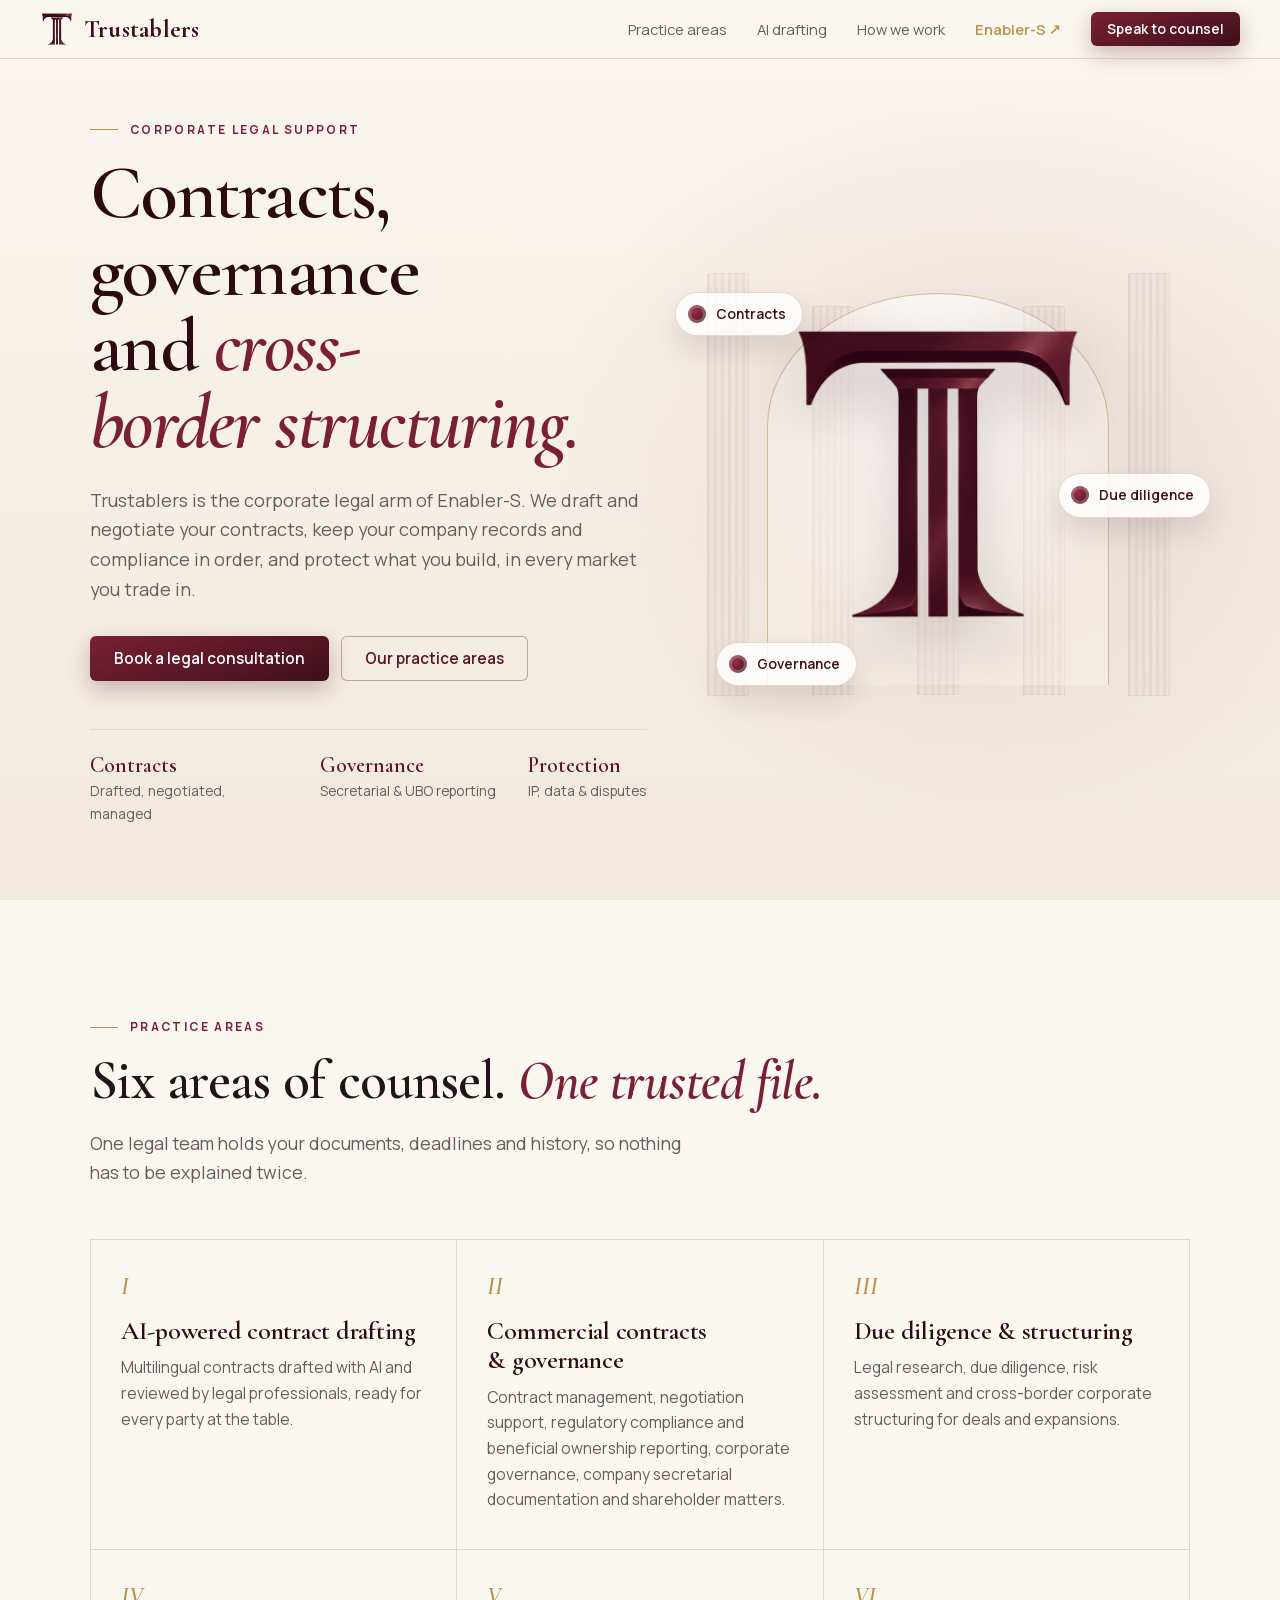
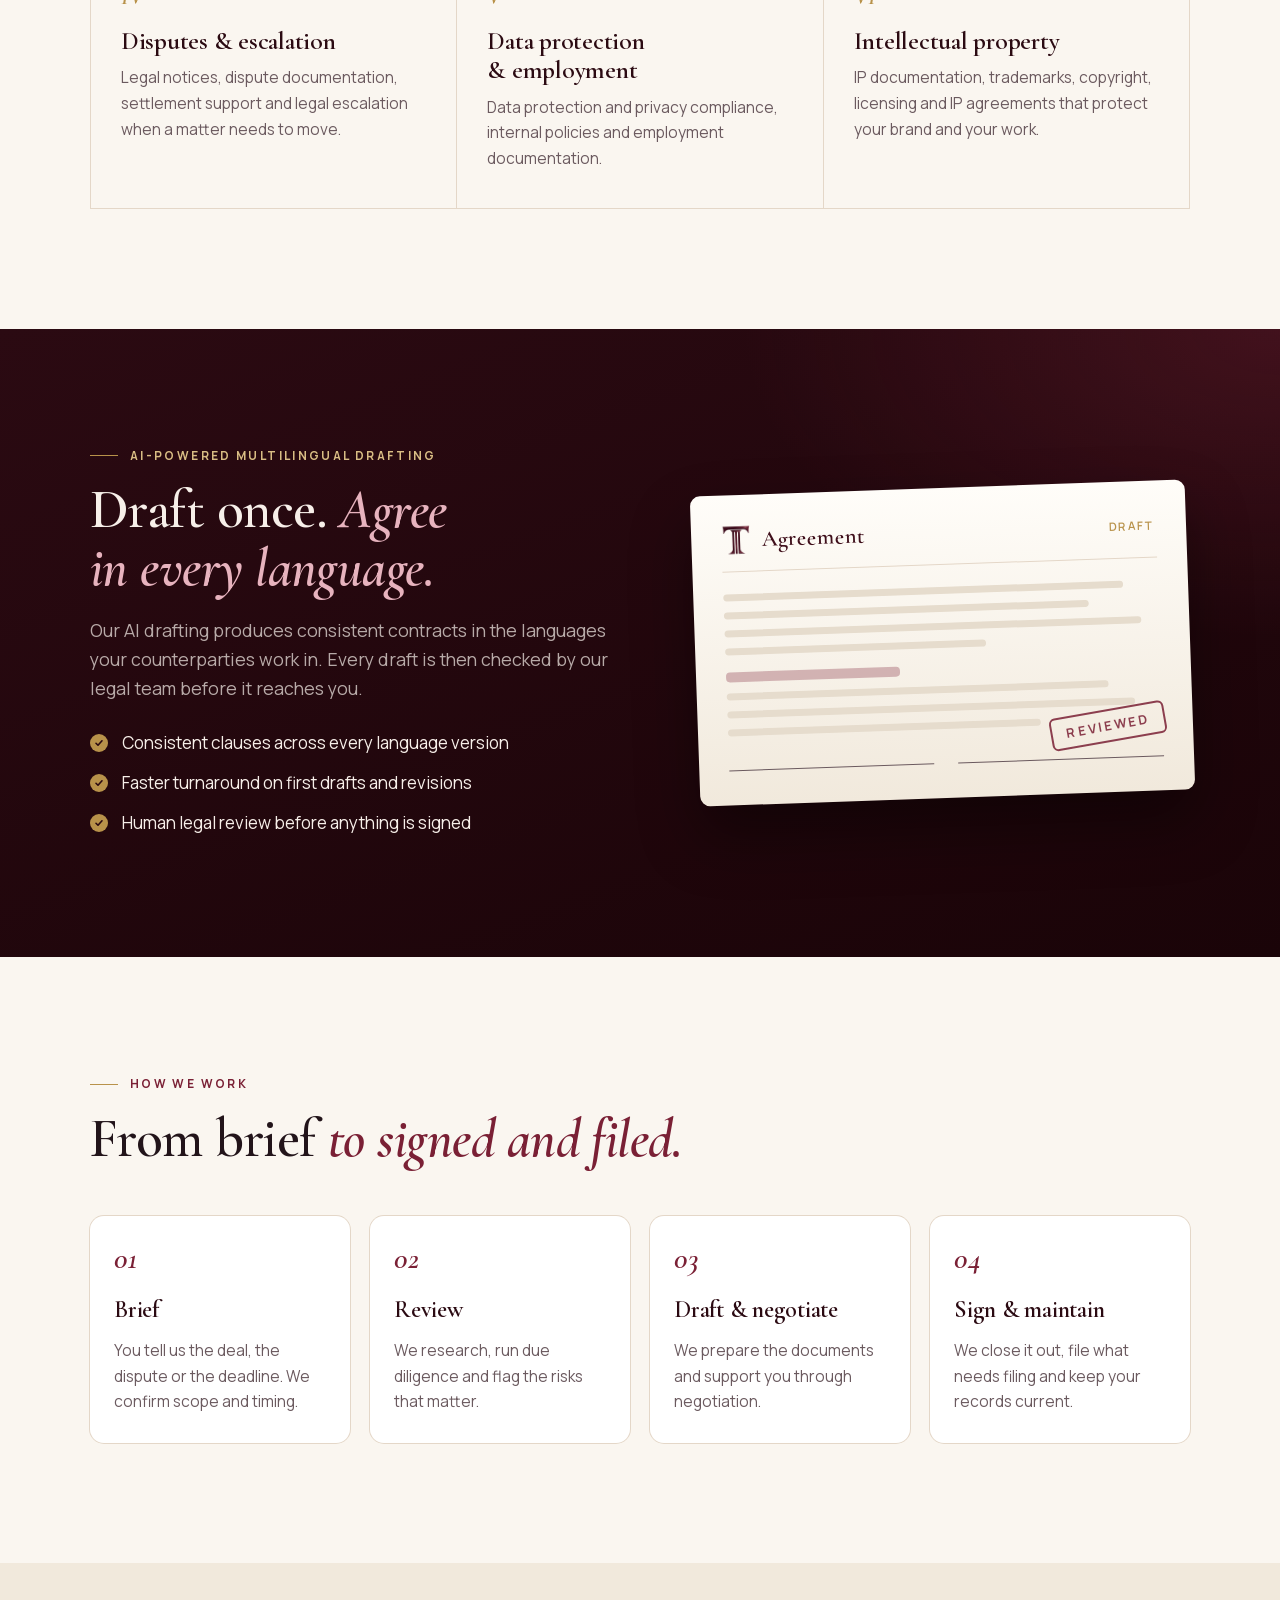
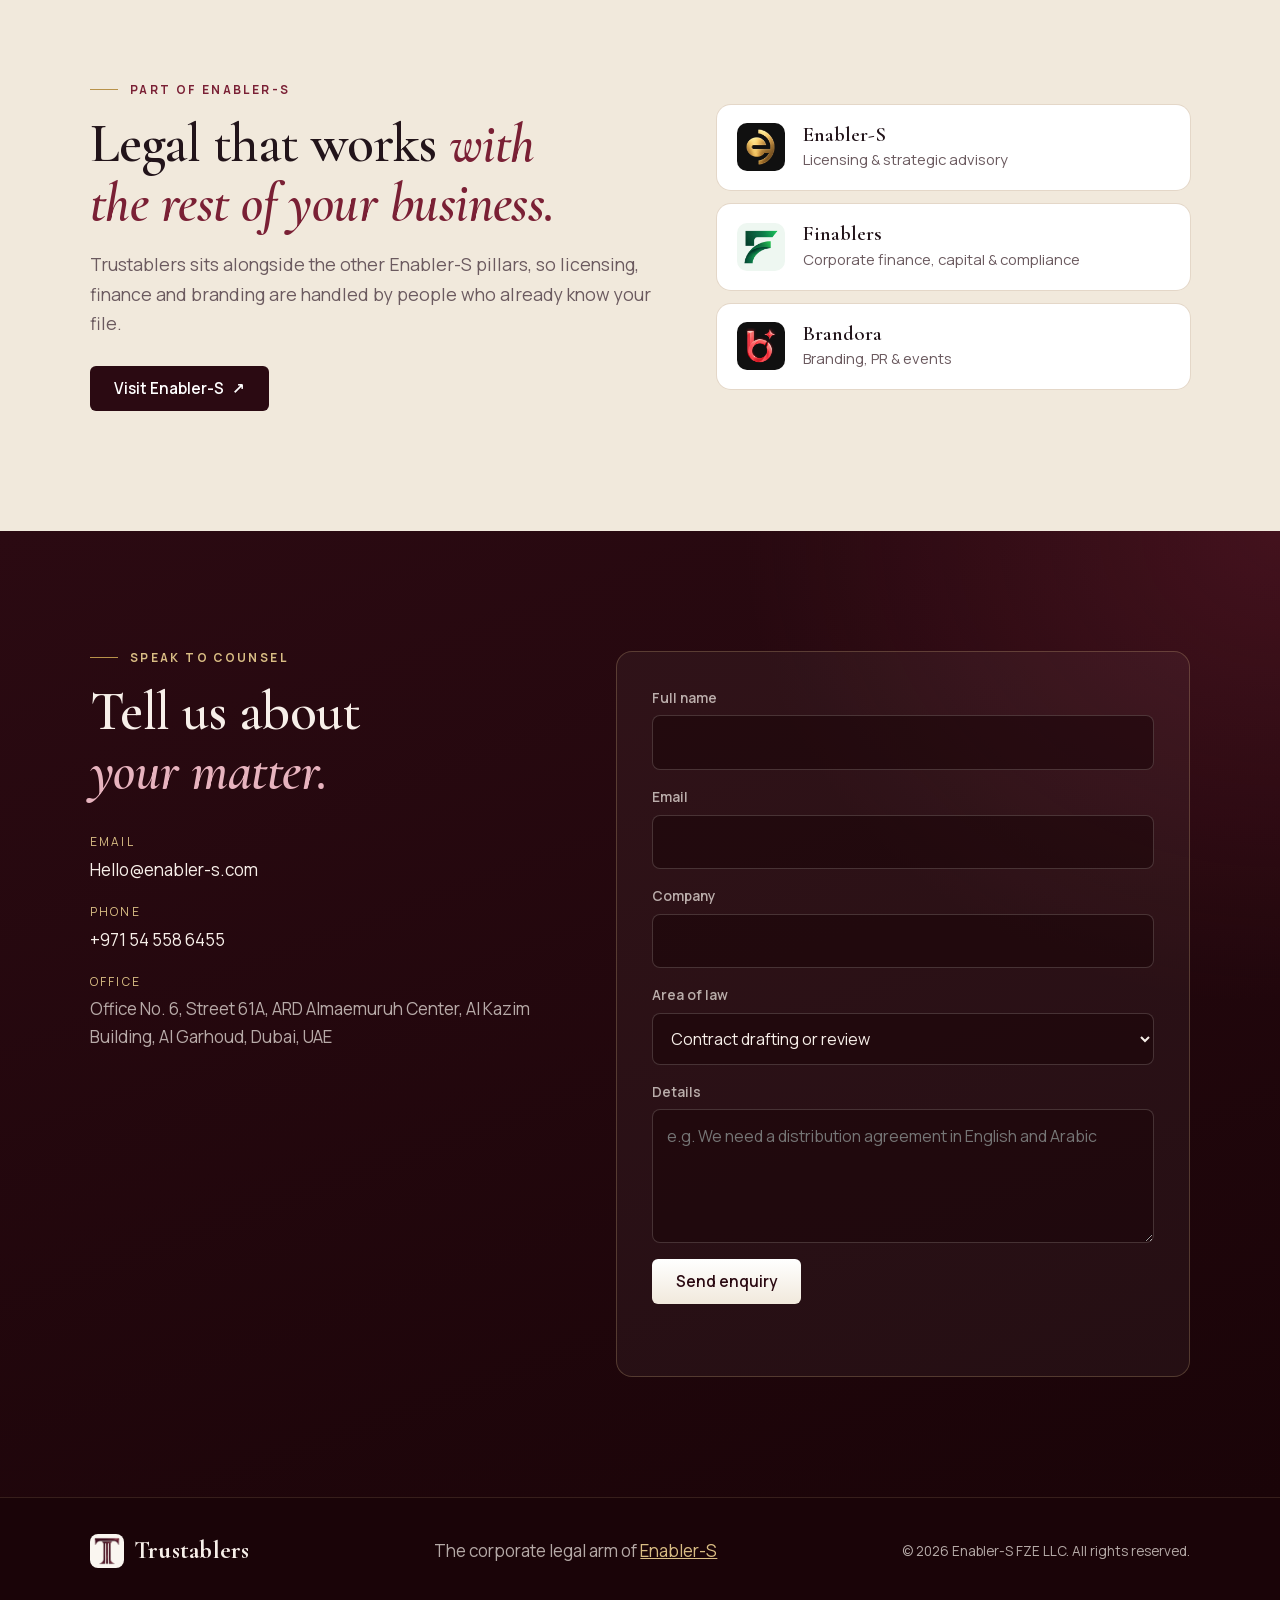
==== index.html @ 81723442 "Trustablers website: first version, split out from the Enabler-S site Self-contained static site (ow" ====
<!doctype html>
<html lang="en">
<head>
  <meta charset="utf-8">
  <meta name="viewport" content="width=device-width, initial-scale=1, viewport-fit=cover">
  <title>Trustablers | Corporate Legal Support by Enabler-S</title>
  <meta name="description" content="Trustablers is the corporate legal arm of Enabler-S: AI-powered multilingual contract drafting, governance, due diligence, disputes, data protection and IP.">
  <meta name="theme-color" content="#2b0a12">
  <link rel="icon" href="assets/trustablers-mark.png" type="image/png">
  <!-- Fonts are self-hosted (fonts/fonts.css) so the page never waits on Google -->
  <link rel="preload" href="fonts/files/manrope-normal-latin-814019.woff2" as="font" type="font/woff2" crossorigin>
  <link rel="preload" href="fonts/files/cormorant-garamond-normal-latin-e99b45.woff2" as="font" type="font/woff2" crossorigin>
  <link rel="stylesheet" href="fonts/fonts.css">
  <link rel="stylesheet" href="styles.css">
  <script src="main.js" defer></script>
</head>
<body>
  <a class="skip" href="#main">Skip to content</a>

  <header class="top" id="top">
    <a class="brand" href="#top" aria-label="Trustablers home">
      <img src="assets/trustablers-mark.png" alt="" width="256" height="256">
      <span>Trustablers</span>
    </a>
    <nav aria-label="Main">
      <button class="menu-toggle" type="button" aria-expanded="false" aria-controls="menu">Menu</button>
      <ul id="menu">
        <li><a href="#practice">Practice areas</a></li>
        <li><a href="#drafting">AI drafting</a></li>
        <li><a href="#process">How we work</a></li>
        <li><a href="../webpage1/index.html" data-link="enabler" class="parent">Enabler-S <span aria-hidden="true">↗</span></a></li>
        <li><a class="btn btn-wine btn-sm" href="#contact">Speak to counsel</a></li>
      </ul>
    </nav>
  </header>

  <main id="main">
    <!-- Hero: ivory ground with the column-T mark standing among faint fluted columns -->
    <section class="hero">
      <div class="hero-copy">
        <p class="eyebrow">Corporate Legal Support</p>
        <h1>Contracts, governance and <em>cross-border structuring.</em></h1>
        <p class="lede">Trustablers is the corporate legal arm of Enabler-S. We draft and negotiate your contracts, keep your company records and compliance in order, and protect what you build, in every market you trade in.</p>
        <div class="actions">
          <a class="btn btn-wine" href="#contact">Book a legal consultation</a>
          <a class="btn btn-outline" href="#practice">Our practice areas</a>
        </div>
        <ul class="proof">
          <li><b>Contracts</b><span>Drafted, negotiated, managed</span></li>
          <li><b>Governance</b><span>Secretarial &amp; UBO reporting</span></li>
          <li><b>Protection</b><span>IP, data &amp; disputes</span></li>
        </ul>
      </div>

      <div class="hero-art" aria-hidden="true">
        <div class="columns"><i></i><i></i><i></i><i></i><i></i></div>
        <div class="arch"></div>
        <img class="mark" src="assets/trustablers-mark-lg.png" alt="" width="640" height="640">
        <div class="seal s1"><span>Contracts</span></div>
        <div class="seal s2"><span>Due diligence</span></div>
        <div class="seal s3"><span>Governance</span></div>
      </div>
    </section>

    <!-- Practice areas: the six Trustablers services -->
    <section class="section" id="practice">
      <div class="wrap">
        <p class="eyebrow">Practice areas</p>
        <h2>Six areas of counsel. <em>One trusted file.</em></h2>
        <p class="section-lede">One legal team holds your documents, deadlines and history, so nothing has to be explained twice.</p>
        <div class="areas">
          <article class="area reveal">
            <span class="num">I</span>
            <h3>AI-powered contract drafting</h3>
            <p>Multilingual contracts drafted with AI and reviewed by legal professionals, ready for every party at the table.</p>
          </article>
          <article class="area reveal">
            <span class="num">II</span>
            <h3>Commercial contracts &amp; governance</h3>
            <p>Contract management, negotiation support, regulatory compliance and beneficial ownership reporting, corporate governance, company secretarial documentation and shareholder matters.</p>
          </article>
          <article class="area reveal">
            <span class="num">III</span>
            <h3>Due diligence &amp; structuring</h3>
            <p>Legal research, due diligence, risk assessment and cross-border corporate structuring for deals and expansions.</p>
          </article>
          <article class="area reveal">
            <span class="num">IV</span>
            <h3>Disputes &amp; escalation</h3>
            <p>Legal notices, dispute documentation, settlement support and legal escalation when a matter needs to move.</p>
          </article>
          <article class="area reveal">
            <span class="num">V</span>
            <h3>Data protection &amp; employment</h3>
            <p>Data protection and privacy compliance, internal policies and employment documentation.</p>
          </article>
          <article class="area reveal">
            <span class="num">VI</span>
            <h3>Intellectual property</h3>
            <p>IP documentation, trademarks, copyright, licensing and IP agreements that protect your brand and your work.</p>
          </article>
        </div>
      </div>
    </section>

    <!-- AI drafting feature -->
    <section class="section dark" id="drafting">
      <div class="wrap drafting">
        <div>
          <p class="eyebrow light">AI-powered multilingual drafting</p>
          <h2>Draft once. <em>Agree in every language.</em></h2>
          <p class="section-lede light">Our AI drafting produces consistent contracts in the languages your counterparties work in. Every draft is then checked by our legal team before it reaches you.</p>
          <ul class="ticks">
            <li>Consistent clauses across every language version</li>
            <li>Faster turnaround on first drafts and revisions</li>
            <li>Human legal review before anything is signed</li>
          </ul>
        </div>
        <div class="doc reveal" aria-hidden="true">
          <div class="doc-head"><img src="assets/trustablers-mark.png" alt="" width="256" height="256"><span>Agreement</span><em>Draft</em></div>
          <div class="doc-lines">
            <i style="width:92%"></i><i style="width:84%"></i><i style="width:96%"></i><i style="width:60%"></i>
            <b></b>
            <i style="width:88%"></i><i style="width:94%"></i><i style="width:72%"></i>
          </div>
          <div class="doc-sign"><span></span><span></span></div>
          <div class="stamp">Reviewed</div>
        </div>
      </div>
    </section>

    <!-- Process -->
    <section class="section" id="process">
      <div class="wrap">
        <p class="eyebrow">How we work</p>
        <h2>From brief <em>to signed and filed.</em></h2>
        <ol class="steps">
          <li class="reveal"><span class="n">01</span><h3>Brief</h3><p>You tell us the deal, the dispute or the deadline. We confirm scope and timing.</p></li>
          <li class="reveal"><span class="n">02</span><h3>Review</h3><p>We research, run due diligence and flag the risks that matter.</p></li>
          <li class="reveal"><span class="n">03</span><h3>Draft &amp; negotiate</h3><p>We prepare the documents and support you through negotiation.</p></li>
          <li class="reveal"><span class="n">04</span><h3>Sign &amp; maintain</h3><p>We close it out, file what needs filing and keep your records current.</p></li>
        </ol>
      </div>
    </section>

    <!-- Ecosystem -->
    <section class="section eco">
      <div class="wrap eco-grid">
        <div>
          <p class="eyebrow">Part of Enabler-S</p>
          <h2>Legal that works <em>with the rest of your business.</em></h2>
          <p class="section-lede">Trustablers sits alongside the other Enabler-S pillars, so licensing, finance and branding are handled by people who already know your file.</p>
          <a class="btn btn-dark" href="../webpage1/index.html" data-link="enabler">Visit Enabler-S <span aria-hidden="true">↗</span></a>
        </div>
        <ul class="eco-list">
          <li><img src="assets/logo-mark.png" alt="" width="408" height="512"><span><b>Enabler-S</b>Licensing &amp; strategic advisory</span></li>
          <li><a href="../finablers/index.html" data-link="finablers"><img src="assets/finabler-mark.png" alt="" width="256" height="256"><span><b>Finablers</b>Corporate finance, capital &amp; compliance</span></a></li>
          <li><a href="../brandora/index.html" data-link="brandora"><img src="assets/brandora-mark.png" alt="" width="256" height="256"><span><b>Brandora</b>Branding, PR &amp; events</span></a></li>
        </ul>
      </div>
    </section>

    <!-- Contact -->
    <section class="section dark contact" id="contact">
      <div class="wrap contact-grid">
        <div>
          <p class="eyebrow light">Speak to counsel</p>
          <h2>Tell us about <em>your matter.</em></h2>
          <dl>
            <div><dt>Email</dt><dd><a href="mailto:Hello@enabler-s.com">Hello@enabler-s.com</a></dd></div>
            <div><dt>Phone</dt><dd><a href="tel:+971545586455">+971 54 558 6455</a></dd></div>
            <div><dt>Office</dt><dd>Office No. 6, Street 61A, ARD Almaemuruh Center, Al Kazim Building, Al Garhoud, Dubai, UAE</dd></div>
          </dl>
        </div>
        <form class="form" id="form" novalidate>
          <div class="field"><label for="f-name">Full name</label><input id="f-name" name="name" autocomplete="name" required></div>
          <div class="field"><label for="f-email">Email</label><input id="f-email" name="email" type="email" autocomplete="email" required></div>
          <div class="field"><label for="f-company">Company</label><input id="f-company" name="company" autocomplete="organization"></div>
          <div class="field">
            <label for="f-need">Area of law</label>
            <select id="f-need" name="need">
              <option>Contract drafting or review</option>
              <option>Corporate governance &amp; company secretarial</option>
              <option>Due diligence or structuring</option>
              <option>Dispute or legal notice</option>
              <option>Data protection or employment</option>
              <option>Trademark, copyright or IP</option>
              <option>Something else</option>
            </select>
          </div>
          <div class="field"><label for="f-msg">Details</label><textarea id="f-msg" name="message" rows="4" placeholder="e.g. We need a distribution agreement in English and Arabic"></textarea></div>
          <button class="btn btn-ivory" type="submit">Send enquiry</button>
          <p class="form-status" id="form-status" role="status"></p>
        </form>
      </div>
    </section>
  </main>

  <footer class="foot">
    <div class="wrap foot-row">
      <a class="brand" href="#top"><img src="assets/trustablers-mark.png" alt="" width="256" height="256"><span>Trustablers</span></a>
      <p>The corporate legal arm of <a href="../webpage1/index.html" data-link="enabler">Enabler-S</a></p>
      <p class="fine">© <span id="year"></span> Enabler-S FZE LLC. All rights reserved.</p>
    </div>
  </footer>
</body>
</html>
---- fonts/fonts.css ----
/* trustablers: Google Fonts, self-hosted (latin + latin-ext). Source: https://fonts.googleapis.com/css2?family=Cormorant+Garamond:ital,wght@0,500;0,600;0,700;1,500;1,600&family=Manrope:wght@400;500;600;700&display=swap */

/* Cormorant Garamond italic · latin-ext */
@font-face {
  font-family: 'Cormorant Garamond';
  font-style: italic;
  font-weight: 500;
  font-display: swap;
  src: url(files/cormorant-garamond-italic-latin-ext-0365c5.woff2) format('woff2');
  unicode-range: U+0100-02BA, U+02BD-02C5, U+02C7-02CC, U+02CE-02D7, U+02DD-02FF, U+0304, U+0308, U+0329, U+1D00-1DBF, U+1E00-1E9F, U+1EF2-1EFF, U+2020, U+20A0-20AB, U+20AD-20C4, U+2113, U+2C60-2C7F, U+A720-A7FF;
}

/* Cormorant Garamond italic · latin */
@font-face {
  font-family: 'Cormorant Garamond';
  font-style: italic;
  font-weight: 500;
  font-display: swap;
  src: url(files/cormorant-garamond-italic-latin-fe99e3.woff2) format('woff2');
  unicode-range: U+0000-00FF, U+0131, U+0152-0153, U+02BB-02BC, U+02C6, U+02DA, U+02DC, U+0304, U+0308, U+0329, U+2000-206F, U+20AC, U+2122, U+2191, U+2193, U+2212, U+2215, U+FEFF, U+FFFD;
}

/* Cormorant Garamond italic · latin-ext */
@font-face {
  font-family: 'Cormorant Garamond';
  font-style: italic;
  font-weight: 600;
  font-display: swap;
  src: url(files/cormorant-garamond-italic-latin-ext-0365c5.woff2) format('woff2');
  unicode-range: U+0100-02BA, U+02BD-02C5, U+02C7-02CC, U+02CE-02D7, U+02DD-02FF, U+0304, U+0308, U+0329, U+1D00-1DBF, U+1E00-1E9F, U+1EF2-1EFF, U+2020, U+20A0-20AB, U+20AD-20C4, U+2113, U+2C60-2C7F, U+A720-A7FF;
}

/* Cormorant Garamond italic · latin */
@font-face {
  font-family: 'Cormorant Garamond';
  font-style: italic;
  font-weight: 600;
  font-display: swap;
  src: url(files/cormorant-garamond-italic-latin-fe99e3.woff2) format('woff2');
  unicode-range: U+0000-00FF, U+0131, U+0152-0153, U+02BB-02BC, U+02C6, U+02DA, U+02DC, U+0304, U+0308, U+0329, U+2000-206F, U+20AC, U+2122, U+2191, U+2193, U+2212, U+2215, U+FEFF, U+FFFD;
}

/* Cormorant Garamond normal · latin-ext */
@font-face {
  font-family: 'Cormorant Garamond';
  font-style: normal;
  font-weight: 500;
  font-display: swap;
  src: url(files/cormorant-garamond-normal-latin-ext-211149.woff2) format('woff2');
  unicode-range: U+0100-02BA, U+02BD-02C5, U+02C7-02CC, U+02CE-02D7, U+02DD-02FF, U+0304, U+0308, U+0329, U+1D00-1DBF, U+1E00-1E9F, U+1EF2-1EFF, U+2020, U+20A0-20AB, U+20AD-20C4, U+2113, U+2C60-2C7F, U+A720-A7FF;
}

/* Cormorant Garamond normal · latin */
@font-face {
  font-family: 'Cormorant Garamond';
  font-style: normal;
  font-weight: 500;
  font-display: swap;
  src: url(files/cormorant-garamond-normal-latin-e99b45.woff2) format('woff2');
  unicode-range: U+0000-00FF, U+0131, U+0152-0153, U+02BB-02BC, U+02C6, U+02DA, U+02DC, U+0304, U+0308, U+0329, U+2000-206F, U+20AC, U+2122, U+2191, U+2193, U+2212, U+2215, U+FEFF, U+FFFD;
}

/* Cormorant Garamond normal · latin-ext */
@font-face {
  font-family: 'Cormorant Garamond';
  font-style: normal;
  font-weight: 600;
  font-display: swap;
  src: url(files/cormorant-garamond-normal-latin-ext-211149.woff2) format('woff2');
  unicode-range: U+0100-02BA, U+02BD-02C5, U+02C7-02CC, U+02CE-02D7, U+02DD-02FF, U+0304, U+0308, U+0329, U+1D00-1DBF, U+1E00-1E9F, U+1EF2-1EFF, U+2020, U+20A0-20AB, U+20AD-20C4, U+2113, U+2C60-2C7F, U+A720-A7FF;
}

/* Cormorant Garamond normal · latin */
@font-face {
  font-family: 'Cormorant Garamond';
  font-style: normal;
  font-weight: 600;
  font-display: swap;
  src: url(files/cormorant-garamond-normal-latin-e99b45.woff2) format('woff2');
  unicode-range: U+0000-00FF, U+0131, U+0152-0153, U+02BB-02BC, U+02C6, U+02DA, U+02DC, U+0304, U+0308, U+0329, U+2000-206F, U+20AC, U+2122, U+2191, U+2193, U+2212, U+2215, U+FEFF, U+FFFD;
}

/* Cormorant Garamond normal · latin-ext */
@font-face {
  font-family: 'Cormorant Garamond';
  font-style: normal;
  font-weight: 700;
  font-display: swap;
  src: url(files/cormorant-garamond-normal-latin-ext-211149.woff2) format('woff2');
  unicode-range: U+0100-02BA, U+02BD-02C5, U+02C7-02CC, U+02CE-02D7, U+02DD-02FF, U+0304, U+0308, U+0329, U+1D00-1DBF, U+1E00-1E9F, U+1EF2-1EFF, U+2020, U+20A0-20AB, U+20AD-20C4, U+2113, U+2C60-2C7F, U+A720-A7FF;
}

/* Cormorant Garamond normal · latin */
@font-face {
  font-family: 'Cormorant Garamond';
  font-style: normal;
  font-weight: 700;
  font-display: swap;
  src: url(files/cormorant-garamond-normal-latin-e99b45.woff2) format('woff2');
  unicode-range: U+0000-00FF, U+0131, U+0152-0153, U+02BB-02BC, U+02C6, U+02DA, U+02DC, U+0304, U+0308, U+0329, U+2000-206F, U+20AC, U+2122, U+2191, U+2193, U+2212, U+2215, U+FEFF, U+FFFD;
}

/* Manrope normal · latin-ext */
@font-face {
  font-family: 'Manrope';
  font-style: normal;
  font-weight: 400;
  font-display: swap;
  src: url(files/manrope-normal-latin-ext-76dcfc.woff2) format('woff2');
  unicode-range: U+0100-02BA, U+02BD-02C5, U+02C7-02CC, U+02CE-02D7, U+02DD-02FF, U+0304, U+0308, U+0329, U+1D00-1DBF, U+1E00-1E9F, U+1EF2-1EFF, U+2020, U+20A0-20AB, U+20AD-20C4, U+2113, U+2C60-2C7F, U+A720-A7FF;
}

/* Manrope normal · latin */
@font-face {
  font-family: 'Manrope';
  font-style: normal;
  font-weight: 400;
  font-display: swap;
  src: url(files/manrope-normal-latin-814019.woff2) format('woff2');
  unicode-range: U+0000-00FF, U+0131, U+0152-0153, U+02BB-02BC, U+02C6, U+02DA, U+02DC, U+0304, U+0308, U+0329, U+2000-206F, U+20AC, U+2122, U+2191, U+2193, U+2212, U+2215, U+FEFF, U+FFFD;
}

/* Manrope normal · latin-ext */
@font-face {
  font-family: 'Manrope';
  font-style: normal;
  font-weight: 500;
  font-display: swap;
  src: url(files/manrope-normal-latin-ext-76dcfc.woff2) format('woff2');
  unicode-range: U+0100-02BA, U+02BD-02C5, U+02C7-02CC, U+02CE-02D7, U+02DD-02FF, U+0304, U+0308, U+0329, U+1D00-1DBF, U+1E00-1E9F, U+1EF2-1EFF, U+2020, U+20A0-20AB, U+20AD-20C4, U+2113, U+2C60-2C7F, U+A720-A7FF;
}

/* Manrope normal · latin */
@font-face {
  font-family: 'Manrope';
  font-style: normal;
  font-weight: 500;
  font-display: swap;
  src: url(files/manrope-normal-latin-814019.woff2) format('woff2');
  unicode-range: U+0000-00FF, U+0131, U+0152-0153, U+02BB-02BC, U+02C6, U+02DA, U+02DC, U+0304, U+0308, U+0329, U+2000-206F, U+20AC, U+2122, U+2191, U+2193, U+2212, U+2215, U+FEFF, U+FFFD;
}

/* Manrope normal · latin-ext */
@font-face {
  font-family: 'Manrope';
  font-style: normal;
  font-weight: 600;
  font-display: swap;
  src: url(files/manrope-normal-latin-ext-76dcfc.woff2) format('woff2');
  unicode-range: U+0100-02BA, U+02BD-02C5, U+02C7-02CC, U+02CE-02D7, U+02DD-02FF, U+0304, U+0308, U+0329, U+1D00-1DBF, U+1E00-1E9F, U+1EF2-1EFF, U+2020, U+20A0-20AB, U+20AD-20C4, U+2113, U+2C60-2C7F, U+A720-A7FF;
}

/* Manrope normal · latin */
@font-face {
  font-family: 'Manrope';
  font-style: normal;
  font-weight: 600;
  font-display: swap;
  src: url(files/manrope-normal-latin-814019.woff2) format('woff2');
  unicode-range: U+0000-00FF, U+0131, U+0152-0153, U+02BB-02BC, U+02C6, U+02DA, U+02DC, U+0304, U+0308, U+0329, U+2000-206F, U+20AC, U+2122, U+2191, U+2193, U+2212, U+2215, U+FEFF, U+FFFD;
}

/* Manrope normal · latin-ext */
@font-face {
  font-family: 'Manrope';
  font-style: normal;
  font-weight: 700;
  font-display: swap;
  src: url(files/manrope-normal-latin-ext-76dcfc.woff2) format('woff2');
  unicode-range: U+0100-02BA, U+02BD-02C5, U+02C7-02CC, U+02CE-02D7, U+02DD-02FF, U+0304, U+0308, U+0329, U+1D00-1DBF, U+1E00-1E9F, U+1EF2-1EFF, U+2020, U+20A0-20AB, U+20AD-20C4, U+2113, U+2C60-2C7F, U+A720-A7FF;
}

/* Manrope normal · latin */
@font-face {
  font-family: 'Manrope';
  font-style: normal;
  font-weight: 700;
  font-display: swap;
  src: url(files/manrope-normal-latin-814019.woff2) format('woff2');
  unicode-range: U+0000-00FF, U+0131, U+0152-0153, U+02BB-02BC, U+02C6, U+02DA, U+02DC, U+0304, U+0308, U+0329, U+2000-206F, U+20AC, U+2122, U+2191, U+2193, U+2212, U+2215, U+FEFF, U+FFFD;
}
---- styles.css ----
/* Trustablers: corporate legal arm of Enabler-S.
   Palette from the column-T logo: deep wine and burgundy on ivory and parchment,
   with a fine gold rule for the classical, law-library feel. */
:root {
  --wine-950: #1a0408;
  --wine-900: #2b0a12;
  --wine-800: #3f0f1b;
  --wine-700: #5a1526;
  --wine-600: #7a2035;
  --wine-500: #9b2f48;
  --rose-300: #e7b3be;
  --ivory: #faf6f0;
  --parchment: #f1e9dc;
  --ink: #22141a;
  --muted: #6b5a5f;
  --line: #e4d7c8;
  --gold: #b8924a;
  --gold-soft: #d9bd84;
  --on-dark: #f7efe9;
  --on-dark-muted: rgba(247, 239, 233, 0.7);

  --display: "Cormorant Garamond", "Iowan Old Style", Georgia, serif;
  --body: "Manrope", "Segoe UI", system-ui, sans-serif;
  --gutter: clamp(16px, 4vw, 40px);
  --radius: 14px;
}

*, *::before, *::after { box-sizing: border-box; }
html { scroll-behavior: smooth; -webkit-text-size-adjust: 100%; }
@media (prefers-reduced-motion: reduce) { html { scroll-behavior: auto; } }
body { margin: 0; overflow-x: hidden; background: var(--ivory); color: var(--ink); font: 400 1.0625rem/1.65 var(--body); }
img, svg { display: block; max-width: 100%; }
a { color: inherit; }
h1, h2, h3, p { margin: 0; }
ul, ol { margin: 0; padding: 0; list-style: none; }
h1, h2, h3 { font-family: var(--display); font-weight: 600; letter-spacing: -0.01em; text-wrap: balance; }
h2 { font-size: clamp(2.2rem, 4.4vw, 3.4rem); line-height: 1.08; }
h1 em, h2 em { font-style: italic; color: var(--wine-600); }
:focus-visible { outline: 2px solid var(--wine-500); outline-offset: 3px; border-radius: 6px; }

.skip { position: absolute; left: -999px; top: 8px; z-index: 100; background: var(--wine-700); color: #fff; padding: 8px 14px; border-radius: 6px; }
.skip:focus { left: 8px; }
.wrap { max-width: 1180px; margin: 0 auto; padding-inline: var(--gutter); }

.eyebrow { display: flex; align-items: center; gap: 12px; font: 700 0.74rem/1.2 var(--body); letter-spacing: 0.2em; text-transform: uppercase; color: var(--wine-600); margin-bottom: 18px; }
.eyebrow::before { content: ""; width: 28px; height: 1px; background: var(--gold); }
.eyebrow.light { color: var(--gold-soft); }
.section-lede { max-width: 620px; margin-top: 18px; color: var(--muted); font-size: 1.1rem; }
.section-lede.light { color: var(--on-dark-muted); }

/* ---------- buttons ---------- */
.btn { display: inline-flex; align-items: center; justify-content: center; gap: 8px; border: 0; cursor: pointer; text-decoration: none;
  font: 600 0.95rem/1 var(--body); padding: 15px 24px; border-radius: 6px; transition: transform .2s, box-shadow .2s, background .2s; }
.btn:hover { transform: translateY(-1px); }
.btn-wine { color: #fff; background: linear-gradient(160deg, var(--wine-600), var(--wine-800)); box-shadow: 0 8px 22px rgba(90, 21, 38, 0.28); }
.btn-wine:hover { box-shadow: 0 10px 28px rgba(90, 21, 38, 0.4); }
.btn-outline { color: var(--wine-700); box-shadow: inset 0 0 0 1px rgba(90, 21, 38, 0.35); background: transparent; }
.btn-outline:hover { background: rgba(122, 32, 53, 0.06); }
.btn-dark { color: #fff; background: var(--wine-900); }
.btn-dark:hover { background: var(--wine-700); }
.btn-ivory { color: var(--wine-900); background: linear-gradient(180deg, #fff, var(--parchment)); }
.btn-sm { padding: 10px 16px; font-size: 0.86rem; }

/* ---------- header ---------- */
.top { position: fixed; inset: 0 0 auto; z-index: 50; display: flex; align-items: center; justify-content: space-between;
  padding: calc(env(safe-area-inset-top, 0px) + 12px) var(--gutter) 12px;
  background: rgba(250, 246, 240, 0.88); backdrop-filter: blur(12px); -webkit-backdrop-filter: blur(12px);
  border-bottom: 1px solid var(--line); }
.brand { display: flex; align-items: center; gap: 10px; text-decoration: none; }
.brand img { width: 34px; height: 34px; }
.brand span { font: 700 1.55rem/1 var(--display); color: var(--wine-800); letter-spacing: 0.01em; }
.top ul { display: flex; align-items: center; gap: clamp(14px, 2.4vw, 30px); font-size: 0.92rem; }
.top ul a:not(.btn) { text-decoration: none; color: var(--muted); }
.top ul a:not(.btn):hover { color: var(--wine-700); }
.top .parent { color: var(--gold) !important; font-weight: 600; }
.menu-toggle { display: none; }
@media (max-width: 860px) {
  .menu-toggle { display: inline-flex; border: 0; border-radius: 6px; padding: 9px 16px; font: 600 0.88rem var(--body);
    color: var(--wine-800); background: transparent; box-shadow: inset 0 0 0 1px var(--line); cursor: pointer; }
  .top ul { position: absolute; top: 100%; left: 0; right: 0; flex-direction: column; align-items: stretch; gap: 0;
    padding: 8px var(--gutter) 20px; background: var(--ivory); border-bottom: 1px solid var(--line); display: none; }
  .top ul.open { display: flex; }
  .top ul li a:not(.btn) { display: block; padding: 14px 0; border-bottom: 1px solid var(--line); }
  .top ul .btn { margin-top: 14px; width: 100%; }
}

/* ---------- hero ---------- */
.hero { position: relative; display: grid; grid-template-columns: 1.05fr 0.95fr; align-items: center; gap: 40px; min-height: 100svh;
  padding: 120px max(var(--gutter), calc((100vw - 1180px) / 2 + var(--gutter))) 72px; overflow: hidden;
  background:
    radial-gradient(ellipse 50% 60% at 78% 50%, rgba(122, 32, 53, 0.10), transparent 70%),
    linear-gradient(180deg, var(--ivory), var(--parchment)); }
.hero h1 { font-size: clamp(2.9rem, 6vw, 5rem); line-height: 1.0; letter-spacing: -0.02em; color: var(--wine-900); }
.lede { margin-top: 24px; max-width: 560px; font-size: 1.12rem; color: var(--muted); }
.actions { display: flex; flex-wrap: wrap; gap: 12px; margin-top: 32px; }
.proof { display: grid; grid-template-columns: repeat(3, auto); justify-content: start; gap: 32px; margin-top: 48px; padding-top: 24px; border-top: 1px solid var(--line); }
.proof li { display: flex; flex-direction: column; gap: 2px; }
.proof b { font: 600 1.35rem/1.1 var(--display); color: var(--wine-700); }
.proof span { font-size: 0.86rem; color: var(--muted); }

.hero-art { position: relative; aspect-ratio: 1; width: 100%; max-width: 540px; justify-self: center; display: grid; place-items: center; }
/* faint fluted colonnade behind the mark */
.columns { position: absolute; inset: 10% 4% 6%; display: flex; justify-content: space-between; }
.columns i { width: 9%; border-radius: 3px 3px 0 0;
  background: repeating-linear-gradient(90deg, rgba(122, 32, 53, 0.07) 0 3px, rgba(122, 32, 53, 0.02) 3px 7px);
  box-shadow: inset 0 0 0 1px rgba(122, 32, 53, 0.06); transform-origin: bottom; animation: rise 1.4s cubic-bezier(.2, .8, .2, 1) both; }
.columns i:nth-child(2) { animation-delay: .1s; height: 92%; align-self: flex-end; }
.columns i:nth-child(3) { animation-delay: .2s; height: 84%; align-self: flex-end; }
.columns i:nth-child(4) { animation-delay: .3s; height: 92%; align-self: flex-end; }
.columns i:nth-child(5) { animation-delay: .4s; }
@keyframes rise { from { transform: scaleY(0); opacity: 0; } }
.arch { position: absolute; inset: 14% 16% 8%; border-radius: 50% 50% 0 0 / 34% 34% 0 0; border: 1px solid rgba(184, 146, 74, 0.55); border-bottom: 0;
  background: radial-gradient(ellipse at 50% 30%, rgba(255, 255, 255, 0.9), rgba(250, 246, 240, 0.4) 70%); }
.mark { position: relative; width: 62%; height: auto; filter: drop-shadow(0 24px 30px rgba(43, 10, 18, 0.25)); animation: settle 1.2s .3s cubic-bezier(.2, .8, .2, 1) both; }
@keyframes settle { from { opacity: 0; transform: translateY(18px); } }
.seal { position: absolute; display: flex; align-items: center; gap: 10px; padding: 10px 16px 10px 12px; border-radius: 999px;
  font-size: 0.86rem; font-weight: 600; color: var(--wine-800); background: rgba(255, 255, 255, 0.85);
  box-shadow: 0 0 0 1px var(--line), 0 14px 30px rgba(43, 10, 18, 0.12); animation: float 6s ease-in-out infinite; }
.seal::before { content: ""; width: 18px; height: 18px; border-radius: 50%; background: radial-gradient(circle at 35% 35%, var(--wine-500), var(--wine-800)); box-shadow: inset 0 0 0 3px rgba(255, 255, 255, 0.25); }
.s1 { top: 14%; left: -2%; animation-delay: -1s; }
.s2 { top: 50%; right: -4%; animation-delay: -3s; }
.s3 { bottom: 8%; left: 6%; animation-delay: -4.5s; }
@keyframes float { 50% { transform: translateY(-10px); } }
@media (prefers-reduced-motion: reduce) { .columns i, .mark, .seal { animation: none; } }
@media (max-width: 900px) {
  .hero { grid-template-columns: 1fr; padding-top: 100px; }
  .hero-art { max-width: 400px; order: -1; }
}
@media (max-width: 520px) {
  .proof { grid-template-columns: 1fr; gap: 12px; }
  .seal { font-size: 0.76rem; padding: 8px 12px 8px 10px; }
}

/* ---------- sections ---------- */
.section { padding: clamp(72px, 10vw, 120px) 0; }
.dark { color: var(--on-dark); background:
  radial-gradient(ellipse 60% 70% at 100% 0%, rgba(155, 47, 72, 0.25), transparent 70%),
  linear-gradient(160deg, var(--wine-900), var(--wine-950)); }
.dark h2 em { color: var(--rose-300); }

.areas { display: grid; grid-template-columns: repeat(3, 1fr); gap: 0; margin-top: 52px; border-top: 1px solid var(--line); border-left: 1px solid var(--line); }
.area { position: relative; padding: 34px 30px 36px; border-right: 1px solid var(--line); border-bottom: 1px solid var(--line); background: var(--ivory); transition: background .3s; }
.area::after { content: ""; position: absolute; left: 30px; right: 30px; bottom: -1px; height: 2px; background: var(--wine-600); transform: scaleX(0); transform-origin: left; transition: transform .4s; }
.area:hover { background: #fff; }
.area:hover::after { transform: scaleX(1); }
.area .num { font: italic 600 1.5rem/1 var(--display); color: var(--gold); }
.area h3 { margin-top: 14px; font-size: 1.6rem; line-height: 1.15; color: var(--wine-900); }
.area p { margin-top: 10px; color: var(--muted); font-size: 0.97rem; }
@media (max-width: 960px) { .areas { grid-template-columns: repeat(2, 1fr); } }
@media (max-width: 600px) { .areas { grid-template-columns: 1fr; } }

.drafting { display: grid; grid-template-columns: 1fr 0.9fr; gap: 56px; align-items: center; }
.ticks { margin-top: 26px; display: grid; gap: 12px; }
.ticks li { position: relative; padding-left: 32px; color: var(--on-dark); }
.ticks li::before { content: ""; position: absolute; left: 0; top: 0.3em; width: 18px; height: 18px; border-radius: 50%;
  background: var(--gold) url("data:image/svg+xml,%3Csvg xmlns='http://www.w3.org/2000/svg' viewBox='0 0 24 24' fill='none' stroke='%232b0a12' stroke-width='3.2' stroke-linecap='round' stroke-linejoin='round'%3E%3Cpath d='M6 12.5l4 4 8-9'/%3E%3C/svg%3E") center / 12px no-repeat; }
.doc { position: relative; padding: 30px 30px 34px; border-radius: 10px; color: var(--ink);
  background: linear-gradient(180deg, #fffdf9, var(--parchment)); box-shadow: 0 30px 60px rgba(0, 0, 0, 0.4); transform: rotate(-2deg); }
.doc-head { display: flex; align-items: center; gap: 10px; padding-bottom: 16px; border-bottom: 1px solid var(--line); }
.doc-head img { width: 30px; height: 30px; }
.doc-head span { font: 600 1.4rem/1 var(--display); color: var(--wine-800); }
.doc-head em { margin-left: auto; font: 600 0.72rem/1 var(--body); font-style: normal; letter-spacing: 0.14em; text-transform: uppercase; color: var(--gold); }
.doc-lines { display: grid; gap: 11px; margin-top: 22px; }
.doc-lines i { display: block; height: 7px; border-radius: 4px; background: #e6dccd; }
.doc-lines b { display: block; height: 10px; margin-top: 6px; width: 40%; border-radius: 4px; background: rgba(122, 32, 53, 0.3); }
.doc-sign { display: flex; gap: 24px; margin-top: 34px; }
.doc-sign span { flex: 1; height: 1px; background: var(--muted); position: relative; }
.stamp { position: absolute; right: 26px; bottom: 50px; padding: 8px 14px; border: 2px solid var(--wine-600); border-radius: 6px;
  font: 700 0.8rem/1 var(--body); letter-spacing: 0.18em; text-transform: uppercase; color: var(--wine-600); transform: rotate(-8deg); opacity: 0.85; }
@media (max-width: 900px) { .drafting { grid-template-columns: 1fr; } .doc { max-width: 460px; } }

.steps { display: grid; grid-template-columns: repeat(4, 1fr); gap: 20px; margin-top: 48px; }
.steps li { padding: 28px 24px; border-radius: var(--radius); background: #fff; box-shadow: 0 0 0 1px var(--line); }
.steps .n { font: italic 600 1.9rem/1 var(--display); color: var(--wine-600); }
.steps h3 { margin-top: 14px; font-size: 1.5rem; color: var(--wine-900); }
.steps p { margin-top: 8px; color: var(--muted); font-size: 0.97rem; }
@media (max-width: 960px) { .steps { grid-template-columns: repeat(2, 1fr); } }
@media (max-width: 520px) { .steps { grid-template-columns: 1fr; } }

.eco { background: var(--parchment); }
.eco-grid { display: grid; grid-template-columns: 1.1fr 0.9fr; gap: 48px; align-items: center; }
.eco .btn { margin-top: 28px; }
.eco-list { display: grid; gap: 14px; }
.eco-list li, .eco-list li > a { display: flex; align-items: center; gap: 18px; }
.eco-list li { padding: 18px 20px; border-radius: var(--radius); background: #fff; box-shadow: 0 0 0 1px var(--line); }
.eco-list li > a { text-decoration: none; flex: 1; }
.eco-list li:has(a):hover { box-shadow: 0 0 0 1px var(--wine-500); }
.eco-list img { width: 48px; height: 48px; object-fit: contain; padding: 6px; border-radius: 10px; background: #101010; }
.eco-list li:nth-child(2) img { background: #eef7f1; }
.eco-list span { display: flex; flex-direction: column; color: var(--muted); font-size: 0.93rem; }
.eco-list b { font: 600 1.3rem/1.2 var(--display); color: var(--ink); }
@media (max-width: 860px) { .eco-grid { grid-template-columns: 1fr; } }

.contact-grid { display: grid; grid-template-columns: 0.9fr 1.1fr; gap: 56px; align-items: start; }
.contact dl { margin: 32px 0 0; display: grid; gap: 18px; }
.contact dt { font-size: 0.74rem; letter-spacing: 0.18em; text-transform: uppercase; color: var(--gold-soft); }
.contact dd { margin: 4px 0 0; color: var(--on-dark-muted); }
.contact dd a { color: var(--on-dark); text-decoration: none; }
.form { display: grid; gap: 16px; padding: clamp(22px, 4vw, 36px); border-radius: 16px; background: rgba(255, 255, 255, 0.04);
  box-shadow: inset 0 0 0 1px rgba(217, 189, 132, 0.25); }
.field { display: grid; gap: 6px; }
.field label { font-size: 0.86rem; font-weight: 600; color: var(--on-dark-muted); }
.field input, .field select, .field textarea { width: 100%; padding: 13px 14px; border-radius: 8px; border: 1px solid rgba(247, 239, 233, 0.18);
  background: rgba(26, 4, 8, 0.55); color: var(--on-dark); font: inherit; font-size: 1rem; }
.field select option { color: var(--ink); }
.field input:focus, .field select:focus, .field textarea:focus { outline: none; border-color: var(--gold-soft); box-shadow: 0 0 0 3px rgba(217, 189, 132, 0.2); }
.form .btn { justify-self: start; }
.form-status { min-height: 1.4em; font-size: 0.92rem; color: var(--gold-soft); }
@media (max-width: 860px) { .contact-grid { grid-template-columns: 1fr; } }

.foot { padding: 36px 0 calc(env(safe-area-inset-bottom, 0px) + 36px); background: var(--wine-950); color: var(--on-dark-muted); border-top: 1px solid rgba(217, 189, 132, 0.15); }
.foot-row { display: flex; flex-wrap: wrap; align-items: center; justify-content: space-between; gap: 16px; }
.foot .brand span { color: var(--on-dark); }
.foot .brand img { background: var(--ivory); border-radius: 8px; padding: 3px; }
.foot a { color: var(--gold-soft); }
.fine { font-size: 0.85rem; }

/* reveal on scroll (only when JS has run) */
.js .reveal { opacity: 0; transform: translateY(16px); transition: opacity .7s, transform .7s cubic-bezier(.2, .8, .2, 1); }
.js .reveal.in { opacity: 1; transform: none; }
.js .doc.reveal.in { transform: rotate(-2deg); }
@media (prefers-reduced-motion: reduce) { .js .reveal { opacity: 1; transform: none; transition: none; } .js .doc.reveal { transform: rotate(-2deg); } }
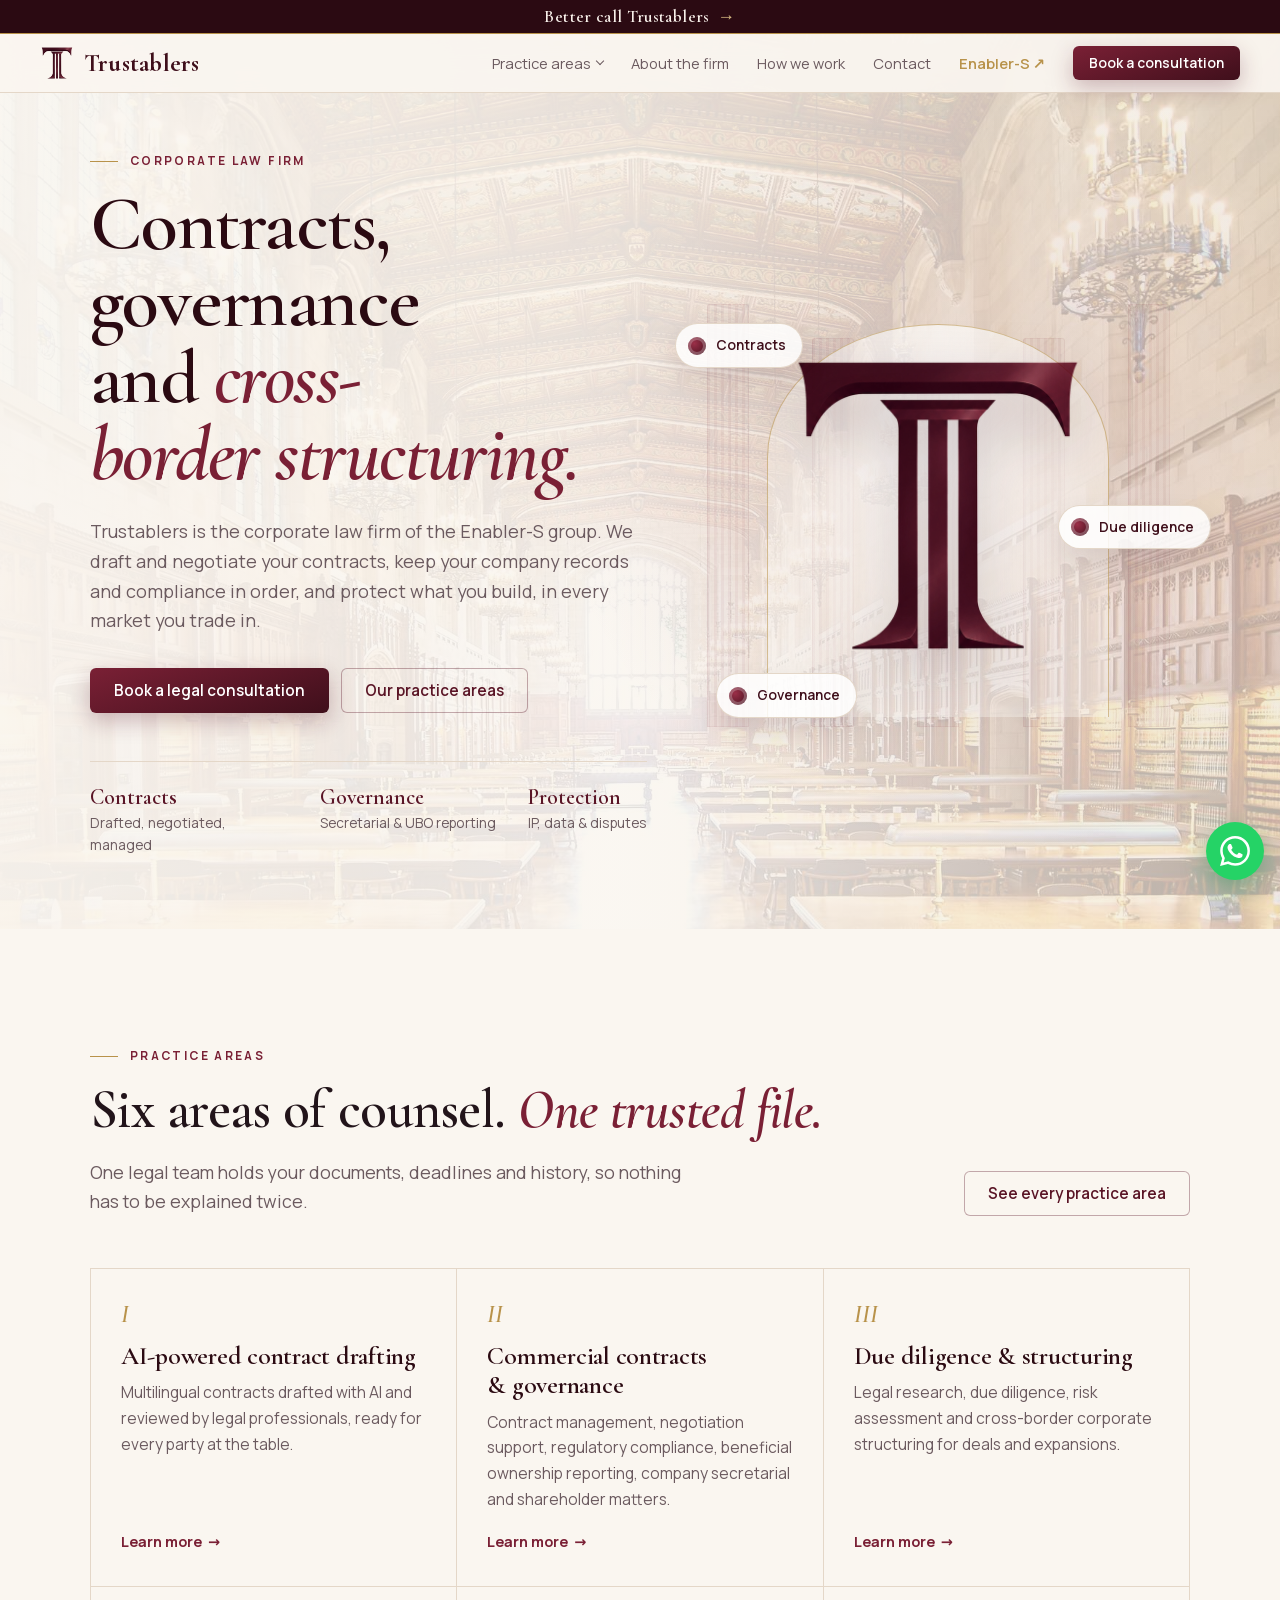
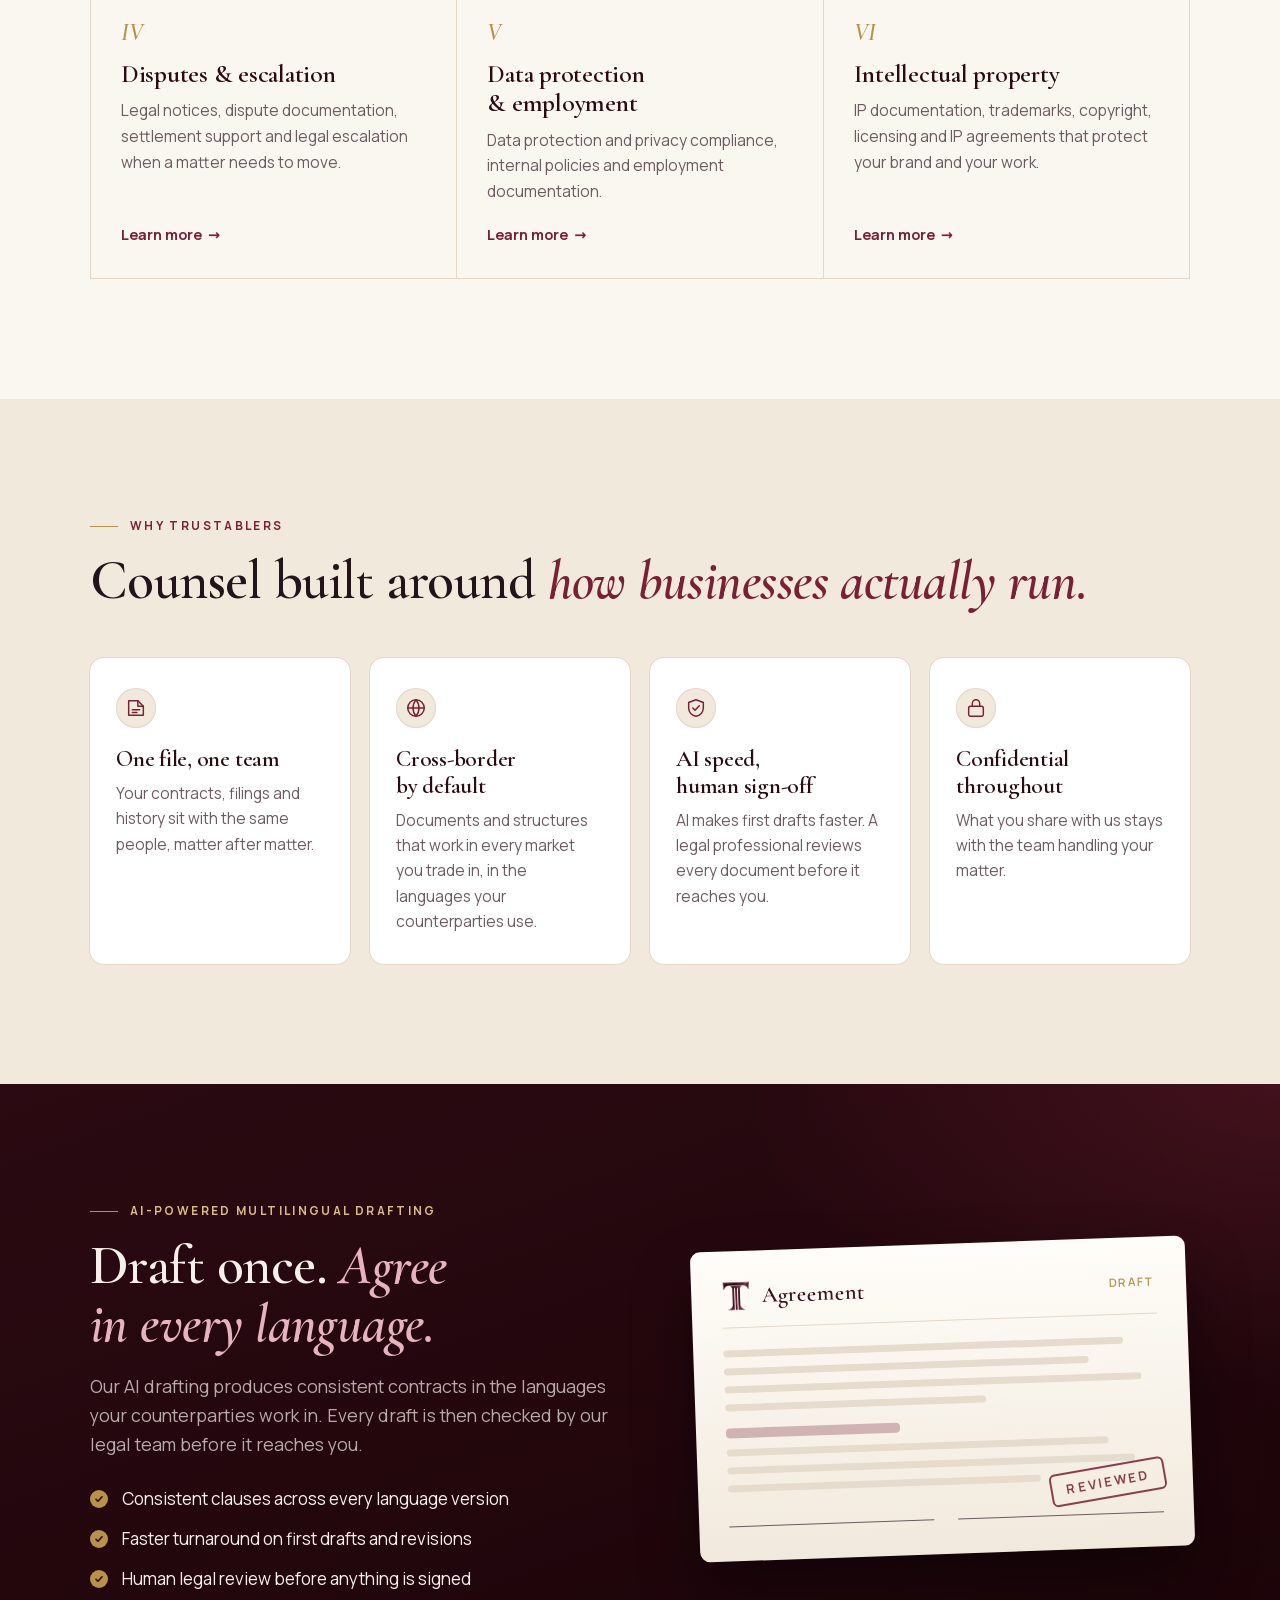
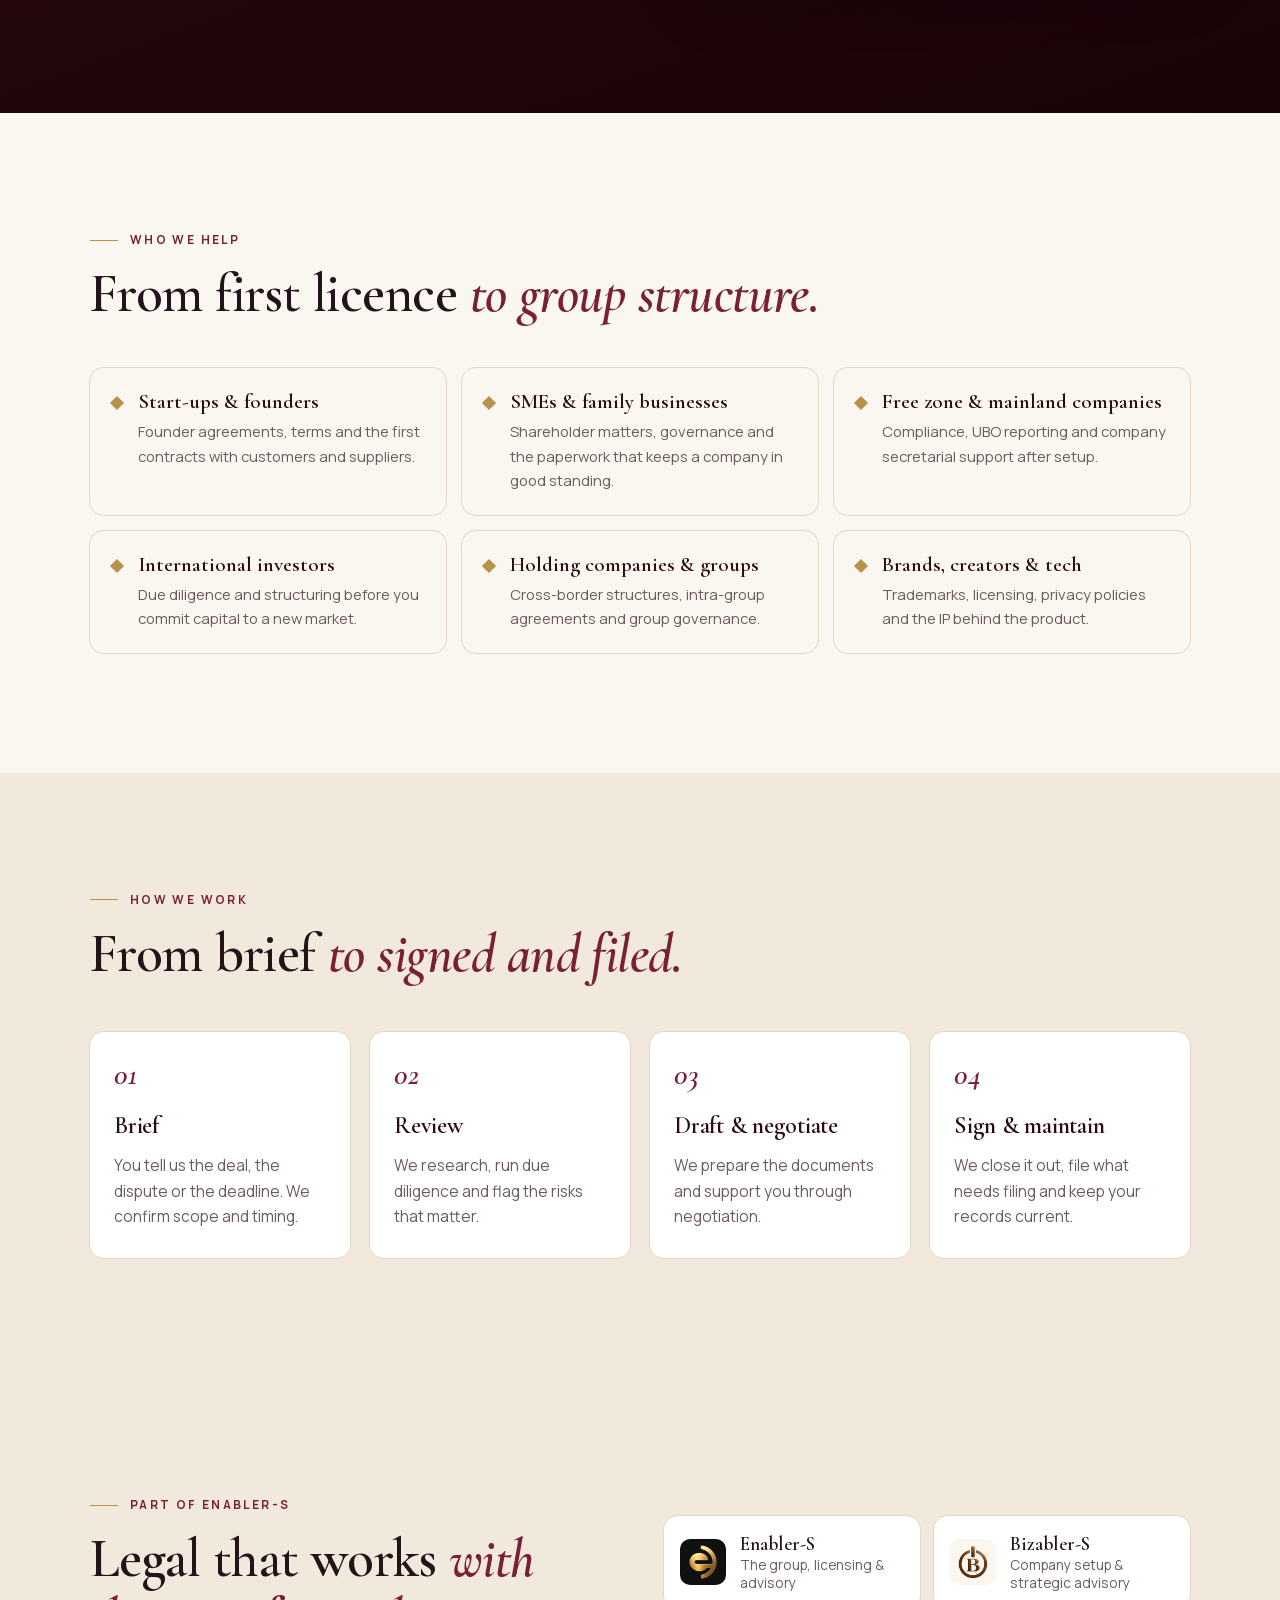
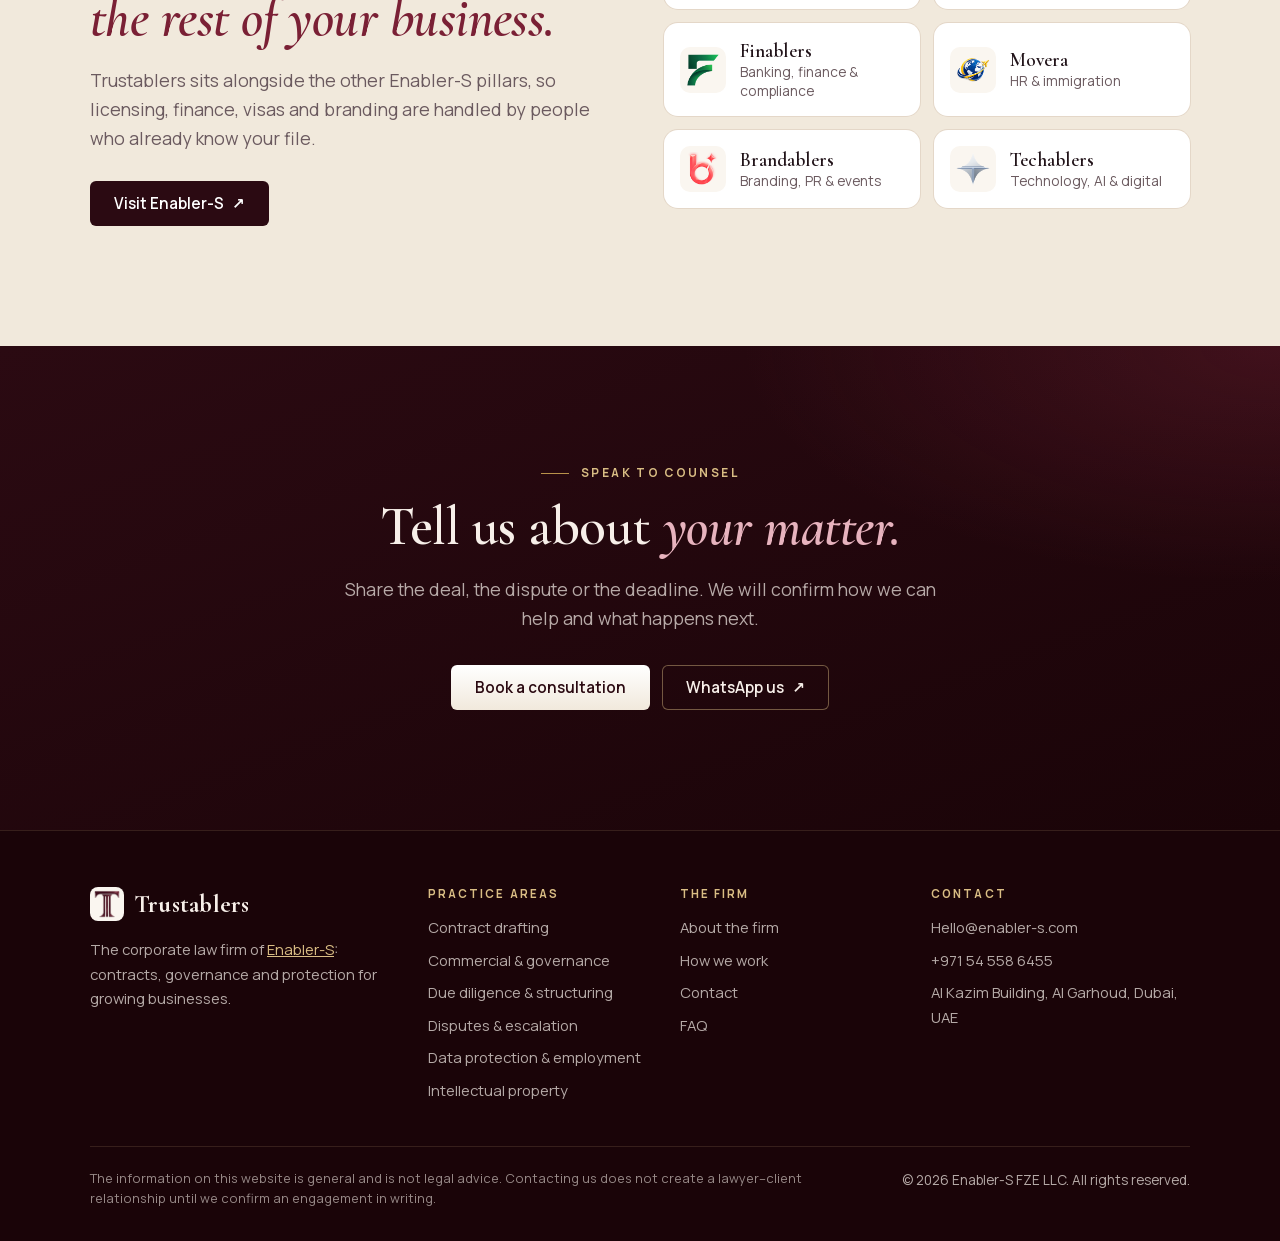
==== commit 5eec6834: "Multi-page site: about, practice areas, contact; 'Better call Trustablers' top bar on home" ====
--- a/index.html
+++ b/index.html
@@ -3,33 +3,59 @@
 <head>
   <meta charset="utf-8">
   <meta name="viewport" content="width=device-width, initial-scale=1, viewport-fit=cover">
-  <title>Trustablers | Corporate Legal Support by Enabler-S</title>
-  <meta name="description" content="Trustablers is the corporate legal arm of Enabler-S: AI-powered multilingual contract drafting, governance, due diligence, disputes, data protection and IP.">
+  <title>Trustablers | Corporate Law Firm by Enabler-S</title>
+  <meta name="description" content="Trustablers is a corporate law firm and part of Enabler-S: multilingual contract drafting, commercial contracts and governance, due diligence, disputes, data protection and IP for businesses in the UAE and across borders.">
+  <link rel="canonical" href="https://trustablers.vercel.app/">
+  <meta property="og:type" content="website">
+  <meta property="og:site_name" content="Trustablers">
+  <meta property="og:title" content="Trustablers | Corporate Law Firm by Enabler-S">
+  <meta property="og:description" content="Multilingual contract drafting, commercial contracts and governance, due diligence, disputes, data protection and IP for businesses in the UAE and across borders.">
+  <meta property="og:url" content="https://trustablers.vercel.app/">
+  <meta property="og:image" content="https://trustablers.vercel.app/assets/og.jpg">
+  <meta property="og:image:width" content="1200">
+  <meta property="og:image:height" content="630">
+  <meta name="twitter:card" content="summary_large_image">
   <meta name="theme-color" content="#2b0a12">
   <link rel="icon" href="assets/trustablers-mark.png" type="image/png">
   <!-- Fonts are self-hosted (fonts/fonts.css) so the page never waits on Google -->
   <link rel="preload" href="fonts/files/manrope-normal-latin-814019.woff2" as="font" type="font/woff2" crossorigin>
   <link rel="preload" href="fonts/files/cormorant-garamond-normal-latin-e99b45.woff2" as="font" type="font/woff2" crossorigin>
   <link rel="stylesheet" href="fonts/fonts.css">
-  <link rel="stylesheet" href="styles.css">
-  <script src="main.js" defer></script>
+  <link rel="stylesheet" href="css/styles.css">
+  <script src="js/main.js" defer></script>
 </head>
-<body>
+<body class="has-strip">
   <a class="skip" href="#main">Skip to content</a>
 
+  <a class="strip" href="contact.html">Better call Trustablers<span aria-hidden="true">→</span></a>
+
   <header class="top" id="top">
-    <a class="brand" href="#top" aria-label="Trustablers home">
+    <a class="brand" href="index.html" aria-label="Trustablers home">
       <img src="assets/trustablers-mark.png" alt="" width="256" height="256">
       <span>Trustablers</span>
     </a>
     <nav aria-label="Main">
       <button class="menu-toggle" type="button" aria-expanded="false" aria-controls="menu">Menu</button>
       <ul id="menu">
-        <li><a href="#practice">Practice areas</a></li>
-        <li><a href="#drafting">AI drafting</a></li>
-        <li><a href="#process">How we work</a></li>
-        <li><a href="../webpage1/index.html" data-link="enabler" class="parent">Enabler-S <span aria-hidden="true">↗</span></a></li>
-        <li><a class="btn btn-wine btn-sm" href="#contact">Speak to counsel</a></li>
+        <li class="has-sub">
+          <details class="nav-sub">
+            <summary>Practice areas</summary>
+            <ol class="sub">
+              <li><a href="practice-areas.html#drafting"><span>I</span>Contract drafting</a></li>
+              <li><a href="practice-areas.html#commercial"><span>II</span>Commercial &amp; governance</a></li>
+              <li><a href="practice-areas.html#diligence"><span>III</span>Due diligence &amp; structuring</a></li>
+              <li><a href="practice-areas.html#disputes"><span>IV</span>Disputes &amp; escalation</a></li>
+              <li><a href="practice-areas.html#privacy"><span>V</span>Data protection &amp; employment</a></li>
+              <li><a href="practice-areas.html#ip"><span>VI</span>Intellectual property</a></li>
+              <li class="all"><a href="practice-areas.html">All practice areas</a></li>
+            </ol>
+          </details>
+        </li>
+        <li><a href="about.html">About the firm</a></li>
+        <li><a href="index.html#process">How we work</a></li>
+        <li><a href="contact.html">Contact</a></li>
+        <li><a href="https://enabler-s.vercel.app/" data-link="enabler" class="parent">Enabler-S <span aria-hidden="true">↗</span></a></li>
+        <li><a class="btn btn-wine btn-sm" href="contact.html">Book a consultation</a></li>
       </ul>
     </nav>
   </header>
@@ -38,12 +64,12 @@
     <!-- Hero: ivory ground with the column-T mark standing among faint fluted columns -->
     <section class="hero">
       <div class="hero-copy">
-        <p class="eyebrow">Corporate Legal Support</p>
+        <p class="eyebrow">Corporate Law Firm</p>
         <h1>Contracts, governance and <em>cross-border structuring.</em></h1>
-        <p class="lede">Trustablers is the corporate legal arm of Enabler-S. We draft and negotiate your contracts, keep your company records and compliance in order, and protect what you build, in every market you trade in.</p>
+        <p class="lede">Trustablers is the corporate law firm of the Enabler-S group. We draft and negotiate your contracts, keep your company records and compliance in order, and protect what you build, in every market you trade in.</p>
         <div class="actions">
-          <a class="btn btn-wine" href="#contact">Book a legal consultation</a>
-          <a class="btn btn-outline" href="#practice">Our practice areas</a>
+          <a class="btn btn-wine" href="contact.html">Book a legal consultation</a>
+          <a class="btn btn-outline" href="practice-areas.html">Our practice areas</a>
         </div>
         <ul class="proof">
           <li><b>Contracts</b><span>Drafted, negotiated, managed</span></li>
@@ -62,44 +88,85 @@
       </div>
     </section>
 
-    <!-- Practice areas: the six Trustablers services -->
+    <!-- Practice areas: the six Trustablers services, each linking to its detail on practice-areas.html -->
     <section class="section" id="practice">
       <div class="wrap">
-        <p class="eyebrow">Practice areas</p>
-        <h2>Six areas of counsel. <em>One trusted file.</em></h2>
-        <p class="section-lede">One legal team holds your documents, deadlines and history, so nothing has to be explained twice.</p>
+        <div class="head-row">
+          <div>
+            <p class="eyebrow">Practice areas</p>
+            <h2>Six areas of counsel. <em>One trusted file.</em></h2>
+            <p class="section-lede">One legal team holds your documents, deadlines and history, so nothing has to be explained twice.</p>
+          </div>
+          <a class="btn btn-outline" href="practice-areas.html">See every practice area</a>
+        </div>
         <div class="areas">
           <article class="area reveal">
             <span class="num">I</span>
             <h3>AI-powered contract drafting</h3>
             <p>Multilingual contracts drafted with AI and reviewed by legal professionals, ready for every party at the table.</p>
+            <a class="more" href="practice-areas.html#drafting">Learn more</a>
           </article>
           <article class="area reveal">
             <span class="num">II</span>
             <h3>Commercial contracts &amp; governance</h3>
-            <p>Contract management, negotiation support, regulatory compliance and beneficial ownership reporting, corporate governance, company secretarial documentation and shareholder matters.</p>
+            <p>Contract management, negotiation support, regulatory compliance, beneficial ownership reporting, company secretarial and shareholder matters.</p>
+            <a class="more" href="practice-areas.html#commercial">Learn more</a>
           </article>
           <article class="area reveal">
             <span class="num">III</span>
             <h3>Due diligence &amp; structuring</h3>
             <p>Legal research, due diligence, risk assessment and cross-border corporate structuring for deals and expansions.</p>
+            <a class="more" href="practice-areas.html#diligence">Learn more</a>
           </article>
           <article class="area reveal">
             <span class="num">IV</span>
             <h3>Disputes &amp; escalation</h3>
             <p>Legal notices, dispute documentation, settlement support and legal escalation when a matter needs to move.</p>
+            <a class="more" href="practice-areas.html#disputes">Learn more</a>
           </article>
           <article class="area reveal">
             <span class="num">V</span>
             <h3>Data protection &amp; employment</h3>
             <p>Data protection and privacy compliance, internal policies and employment documentation.</p>
+            <a class="more" href="practice-areas.html#privacy">Learn more</a>
           </article>
           <article class="area reveal">
             <span class="num">VI</span>
             <h3>Intellectual property</h3>
             <p>IP documentation, trademarks, copyright, licensing and IP agreements that protect your brand and your work.</p>
-          </article>
-        </div>
+            <a class="more" href="practice-areas.html#ip">Learn more</a>
+          </article>
+        </div>
+      </div>
+    </section>
+
+    <!-- Why Trustablers -->
+    <section class="section alt">
+      <div class="wrap">
+        <p class="eyebrow">Why Trustablers</p>
+        <h2>Counsel built around <em>how businesses actually run.</em></h2>
+        <ul class="values">
+          <li class="value reveal">
+            <svg viewBox="0 0 24 24" fill="none" stroke="currentColor" stroke-width="1.6" stroke-linecap="round" stroke-linejoin="round" aria-hidden="true"><path d="M4 4h10l6 6v10H4z"/><path d="M14 4v6h6M8 14h8M8 17h5"/></svg>
+            <h3>One file, one team</h3>
+            <p>Your contracts, filings and history sit with the same people, matter after matter.</p>
+          </li>
+          <li class="value reveal">
+            <svg viewBox="0 0 24 24" fill="none" stroke="currentColor" stroke-width="1.6" stroke-linecap="round" stroke-linejoin="round" aria-hidden="true"><circle cx="12" cy="12" r="9"/><path d="M3 12h18M12 3a14 14 0 0 1 0 18M12 3a14 14 0 0 0 0 18"/></svg>
+            <h3>Cross-border by default</h3>
+            <p>Documents and structures that work in every market you trade in, in the languages your counterparties use.</p>
+          </li>
+          <li class="value reveal">
+            <svg viewBox="0 0 24 24" fill="none" stroke="currentColor" stroke-width="1.6" stroke-linecap="round" stroke-linejoin="round" aria-hidden="true"><path d="M12 3l8 3v6c0 4.5-3.4 8.3-8 9-4.6-.7-8-4.5-8-9V6z"/><path d="M8.5 12l2.5 2.5 4.5-5"/></svg>
+            <h3>AI speed, human sign-off</h3>
+            <p>AI makes first drafts faster. A legal professional reviews every document before it reaches you.</p>
+          </li>
+          <li class="value reveal">
+            <svg viewBox="0 0 24 24" fill="none" stroke="currentColor" stroke-width="1.6" stroke-linecap="round" stroke-linejoin="round" aria-hidden="true"><rect x="4" y="10" width="16" height="11" rx="2"/><path d="M8 10V7a4 4 0 0 1 8 0v3"/></svg>
+            <h3>Confidential throughout</h3>
+            <p>What you share with us stays with the team handling your matter.</p>
+          </li>
+        </ul>
       </div>
     </section>
 
@@ -129,8 +196,24 @@
       </div>
     </section>
 
+    <!-- Who we help -->
+    <section class="section">
+      <div class="wrap">
+        <p class="eyebrow">Who we help</p>
+        <h2>From first licence <em>to group structure.</em></h2>
+        <ul class="clients">
+          <li class="reveal"><i></i><div><b>Start-ups &amp; founders</b><span>Founder agreements, terms and the first contracts with customers and suppliers.</span></div></li>
+          <li class="reveal"><i></i><div><b>SMEs &amp; family businesses</b><span>Shareholder matters, governance and the paperwork that keeps a company in good standing.</span></div></li>
+          <li class="reveal"><i></i><div><b>Free zone &amp; mainland companies</b><span>Compliance, UBO reporting and company secretarial support after setup.</span></div></li>
+          <li class="reveal"><i></i><div><b>International investors</b><span>Due diligence and structuring before you commit capital to a new market.</span></div></li>
+          <li class="reveal"><i></i><div><b>Holding companies &amp; groups</b><span>Cross-border structures, intra-group agreements and group governance.</span></div></li>
+          <li class="reveal"><i></i><div><b>Brands, creators &amp; tech</b><span>Trademarks, licensing, privacy policies and the IP behind the product.</span></div></li>
+        </ul>
+      </div>
+    </section>
+
     <!-- Process -->
-    <section class="section" id="process">
+    <section class="section alt" id="process">
       <div class="wrap">
         <p class="eyebrow">How we work</p>
         <h2>From brief <em>to signed and filed.</em></h2>
@@ -149,59 +232,80 @@
         <div>
           <p class="eyebrow">Part of Enabler-S</p>
           <h2>Legal that works <em>with the rest of your business.</em></h2>
-          <p class="section-lede">Trustablers sits alongside the other Enabler-S pillars, so licensing, finance and branding are handled by people who already know your file.</p>
-          <a class="btn btn-dark" href="../webpage1/index.html" data-link="enabler">Visit Enabler-S <span aria-hidden="true">↗</span></a>
+          <p class="section-lede">Trustablers sits alongside the other Enabler-S pillars, so licensing, finance, visas and branding are handled by people who already know your file.</p>
+          <a class="btn btn-dark" href="https://enabler-s.vercel.app/" data-link="enabler">Visit Enabler-S <span aria-hidden="true">↗</span></a>
         </div>
         <ul class="eco-list">
-          <li><img src="assets/logo-mark.png" alt="" width="408" height="512"><span><b>Enabler-S</b>Licensing &amp; strategic advisory</span></li>
-          <li><a href="../finablers/index.html" data-link="finablers"><img src="assets/finabler-mark.png" alt="" width="256" height="256"><span><b>Finablers</b>Corporate finance, capital &amp; compliance</span></a></li>
-          <li><a href="../brandora/index.html" data-link="brandora"><img src="assets/brandora-mark.png" alt="" width="256" height="256"><span><b>Brandora</b>Branding, PR &amp; events</span></a></li>
+          <li><a href="https://enabler-s.vercel.app/" data-link="enabler"><img class="on-dark" src="assets/logo-mark.png" alt="" width="408" height="512"><span><b>Enabler-S</b>The group, licensing &amp; advisory</span></a></li>
+          <li><a href="https://bizablers.vercel.app/" data-link="bizablers"><img src="assets/bizablers-mark.png" alt="" width="256" height="256"><span><b>Bizabler-S</b>Company setup &amp; strategic advisory</span></a></li>
+          <li><a href="https://finablers.vercel.app/" data-link="finablers"><img src="assets/finabler-mark.png" alt="" width="256" height="256"><span><b>Finablers</b>Banking, finance &amp; compliance</span></a></li>
+          <li><a href="https://moveraglobal.com/" data-link="movera"><img src="assets/movera-mark.png" alt="" width="256" height="256"><span><b>Movera</b>HR &amp; immigration</span></a></li>
+          <li><a href="https://brandora-s.vercel.app/" data-link="brandora"><img src="assets/brandora-mark.png" alt="" width="256" height="256"><span><b>Brandablers</b>Branding, PR &amp; events</span></a></li>
+          <li><a href="https://techablers.vercel.app/" data-link="techablers"><img src="assets/techablers-mark.png" alt="" width="256" height="256"><span><b>Techablers</b>Technology, AI &amp; digital</span></a></li>
         </ul>
       </div>
     </section>
 
-    <!-- Contact -->
-    <section class="section dark contact" id="contact">
-      <div class="wrap contact-grid">
-        <div>
-          <p class="eyebrow light">Speak to counsel</p>
-          <h2>Tell us about <em>your matter.</em></h2>
-          <dl>
-            <div><dt>Email</dt><dd><a href="mailto:Hello@enabler-s.com">Hello@enabler-s.com</a></dd></div>
-            <div><dt>Phone</dt><dd><a href="tel:+971545586455">+971 54 558 6455</a></dd></div>
-            <div><dt>Office</dt><dd>Office No. 6, Street 61A, ARD Almaemuruh Center, Al Kazim Building, Al Garhoud, Dubai, UAE</dd></div>
-          </dl>
-        </div>
-        <form class="form" id="form" novalidate>
-          <div class="field"><label for="f-name">Full name</label><input id="f-name" name="name" autocomplete="name" required></div>
-          <div class="field"><label for="f-email">Email</label><input id="f-email" name="email" type="email" autocomplete="email" required></div>
-          <div class="field"><label for="f-company">Company</label><input id="f-company" name="company" autocomplete="organization"></div>
-          <div class="field">
-            <label for="f-need">Area of law</label>
-            <select id="f-need" name="need">
-              <option>Contract drafting or review</option>
-              <option>Corporate governance &amp; company secretarial</option>
-              <option>Due diligence or structuring</option>
-              <option>Dispute or legal notice</option>
-              <option>Data protection or employment</option>
-              <option>Trademark, copyright or IP</option>
-              <option>Something else</option>
-            </select>
-          </div>
-          <div class="field"><label for="f-msg">Details</label><textarea id="f-msg" name="message" rows="4" placeholder="e.g. We need a distribution agreement in English and Arabic"></textarea></div>
-          <button class="btn btn-ivory" type="submit">Send enquiry</button>
-          <p class="form-status" id="form-status" role="status"></p>
-        </form>
+    <!-- Call to action -->
+    <section class="section dark cta">
+      <div class="wrap">
+        <p class="eyebrow light">Speak to counsel</p>
+        <h2>Tell us about <em>your matter.</em></h2>
+        <p class="section-lede light">Share the deal, the dispute or the deadline. We will confirm how we can help and what happens next.</p>
+        <div class="actions">
+          <a class="btn btn-ivory" href="contact.html">Book a consultation</a>
+          <a class="btn btn-line-light" href="https://wa.me/971545586455?text=Hello%20Trustablers%2C%20I%27d%20like%20to%20speak%20to%20counsel%20about%20a%20legal%20matter." target="_blank" rel="noopener">WhatsApp us <span aria-hidden="true">↗</span></a>
+        </div>
       </div>
     </section>
   </main>
 
   <footer class="foot">
-    <div class="wrap foot-row">
-      <a class="brand" href="#top"><img src="assets/trustablers-mark.png" alt="" width="256" height="256"><span>Trustablers</span></a>
-      <p>The corporate legal arm of <a href="../webpage1/index.html" data-link="enabler">Enabler-S</a></p>
-      <p class="fine">© <span id="year"></span> Enabler-S FZE LLC. All rights reserved.</p>
+    <div class="wrap">
+      <div class="foot-grid">
+        <div>
+          <a class="brand" href="index.html"><img src="assets/trustablers-mark.png" alt="" width="256" height="256"><span>Trustablers</span></a>
+          <p class="foot-about">The corporate law firm of <a href="https://enabler-s.vercel.app/" data-link="enabler">Enabler-S</a>: contracts, governance and protection for growing businesses.</p>
+        </div>
+        <div>
+          <h3>Practice areas</h3>
+          <ul>
+            <li><a href="practice-areas.html#drafting">Contract drafting</a></li>
+            <li><a href="practice-areas.html#commercial">Commercial &amp; governance</a></li>
+            <li><a href="practice-areas.html#diligence">Due diligence &amp; structuring</a></li>
+            <li><a href="practice-areas.html#disputes">Disputes &amp; escalation</a></li>
+            <li><a href="practice-areas.html#privacy">Data protection &amp; employment</a></li>
+            <li><a href="practice-areas.html#ip">Intellectual property</a></li>
+          </ul>
+        </div>
+        <div>
+          <h3>The firm</h3>
+          <ul>
+            <li><a href="about.html">About the firm</a></li>
+            <li><a href="index.html#process">How we work</a></li>
+            <li><a href="contact.html">Contact</a></li>
+            <li><a href="contact.html#faq">FAQ</a></li>
+          </ul>
+        </div>
+        <div>
+          <h3>Contact</h3>
+          <ul>
+            <li><a href="mailto:Hello@enabler-s.com">Hello@enabler-s.com</a></li>
+            <li><a href="tel:+971545586455">+971 54 558 6455</a></li>
+            <li>Al Kazim Building, Al Garhoud, Dubai, UAE</li>
+          </ul>
+        </div>
+      </div>
+      <div class="foot-base">
+        <p class="disclaimer">The information on this website is general and is not legal advice. Contacting us does not create a lawyer–client relationship until we confirm an engagement in writing.</p>
+        <p class="fine">© <span id="year"></span> Enabler-S FZE LLC. All rights reserved.</p>
+      </div>
     </div>
   </footer>
+  <!-- Floating WhatsApp chat button (same number as the contact page) -->
+  <a class="wa-float" href="https://wa.me/971545586455?text=Hello%20Trustablers%2C%20I%27d%20like%20to%20speak%20to%20counsel%20about%20a%20legal%20matter." target="_blank" rel="noopener" aria-label="Chat with Trustablers on WhatsApp">
+    <svg viewBox="0 0 24 24" aria-hidden="true"><path d="M17.472 14.382c-.297-.149-1.758-.867-2.030-.967-.273-.099-.471-.148-.67.15-.197.297-.767.966-.94 1.164-.173.199-.347.223-.644.075-.297-.15-1.255-.463-2.390-1.475-.883-.788-1.480-1.761-1.653-2.059-.173-.297-.018-.458.130-.606.134-.133.298-.347.446-.52.149-.174.198-.298.298-.497.099-.198.05-.371-.025-.52-.075-.149-.669-1.612-.916-2.207-.242-.579-.487-.5-.669-.51-.173-.008-.371-.01-.57-.01-.198 0-.52.074-.792.372-.272.297-1.040 1.016-1.040 2.479 0 1.462 1.065 2.875 1.213 3.074.149.198 2.096 3.200 5.077 4.487.709.306 1.262.489 1.694.625.712.227 1.360.195 1.871.118.571-.085 1.758-.719 2.006-1.413.248-.694.248-1.289.173-1.413-.074-.124-.272-.198-.57-.347m-5.421 7.403h-.004a9.870 9.870 0 01-5.031-1.378l-.361-.214-3.741.982.998-3.648-.235-.374a9.860 9.860 0 01-1.510-5.260c.001-5.450 4.436-9.884 9.888-9.884 2.640 0 5.122 1.030 6.988 2.898a9.825 9.825 0 012.893 6.994c-.003 5.450-4.437 9.884-9.885 9.884m8.413-18.297A11.815 11.815 0 0012.050 0C5.495 0 .16 5.335.157 11.892c0 2.096.547 4.142 1.588 5.945L.057 24l6.305-1.654a11.882 11.882 0 005.683 1.448h.005c6.554 0 11.890-5.335 11.893-11.893a11.821 11.821 0 00-3.480-8.413z"/></svg>
+    <span>Chat on WhatsApp</span>
+  </a>
 </body>
 </html>
--- a/css/styles.css
+++ b/css/styles.css
@@ -0,0 +1,389 @@
+/* Trustablers: corporate law firm, part of the Enabler-S group.
+   Palette from the column-T logo: deep wine and burgundy on ivory and parchment,
+   with a fine gold rule for the classical, law-library feel. Shared by every page. */
+:root {
+  --wine-950: #1a0408;
+  --wine-900: #2b0a12;
+  --wine-800: #3f0f1b;
+  --wine-700: #5a1526;
+  --wine-600: #7a2035;
+  --wine-500: #9b2f48;
+  --rose-300: #e7b3be;
+  --ivory: #faf6f0;
+  --parchment: #f1e9dc;
+  --ink: #22141a;
+  --muted: #6b5a5f;
+  --line: #e4d7c8;
+  --gold: #b8924a;
+  --gold-soft: #d9bd84;
+  --on-dark: #f7efe9;
+  --on-dark-muted: rgba(247, 239, 233, 0.7);
+
+  --display: "Cormorant Garamond", "Iowan Old Style", Georgia, serif;
+  --body: "Manrope", "Segoe UI", system-ui, sans-serif;
+  --gutter: clamp(16px, 4vw, 40px);
+  --radius: 14px;
+}
+
+*, *::before, *::after { box-sizing: border-box; }
+html { scroll-behavior: smooth; scroll-padding-top: 90px; -webkit-text-size-adjust: 100%; }
+@media (prefers-reduced-motion: reduce) { html { scroll-behavior: auto; } }
+body { margin: 0; overflow-x: hidden; background: var(--ivory); color: var(--ink); font: 400 1.0625rem/1.65 var(--body); }
+img, svg { display: block; max-width: 100%; }
+a { color: inherit; }
+h1, h2, h3, p { margin: 0; }
+ul, ol { margin: 0; padding: 0; list-style: none; }
+h1, h2, h3 { font-family: var(--display); font-weight: 600; letter-spacing: -0.01em; text-wrap: balance; }
+h2 { font-size: clamp(2.2rem, 4.4vw, 3.4rem); line-height: 1.08; }
+h1 em, h2 em { font-style: italic; color: var(--wine-600); }
+:focus-visible { outline: 2px solid var(--wine-500); outline-offset: 3px; border-radius: 6px; }
+
+.skip { position: absolute; left: -999px; top: 8px; z-index: 100; background: var(--wine-700); color: #fff; padding: 8px 14px; border-radius: 6px; }
+.skip:focus { left: 8px; }
+.wrap { max-width: 1180px; margin: 0 auto; padding-inline: var(--gutter); }
+
+.eyebrow { display: flex; align-items: center; gap: 12px; font: 700 0.74rem/1.2 var(--body); letter-spacing: 0.2em; text-transform: uppercase; color: var(--wine-600); margin-bottom: 18px; }
+.eyebrow::before { content: ""; width: 28px; height: 1px; background: var(--gold); }
+.eyebrow.light { color: var(--gold-soft); }
+.section-lede { max-width: 620px; margin-top: 18px; color: var(--muted); font-size: 1.1rem; }
+.section-lede.light { color: var(--on-dark-muted); }
+
+/* ---------- buttons ---------- */
+.btn { display: inline-flex; align-items: center; justify-content: center; gap: 8px; border: 0; cursor: pointer; text-decoration: none;
+  font: 600 0.95rem/1 var(--body); padding: 15px 24px; border-radius: 6px; transition: transform .2s, box-shadow .2s, background .2s; }
+.btn:hover { transform: translateY(-1px); }
+.btn:disabled { opacity: 0.6; cursor: wait; transform: none; }
+.btn-wine { color: #fff; background: linear-gradient(160deg, var(--wine-600), var(--wine-800)); box-shadow: 0 8px 22px rgba(90, 21, 38, 0.28); }
+.btn-wine:hover { box-shadow: 0 10px 28px rgba(90, 21, 38, 0.4); }
+.btn-outline { color: var(--wine-700); box-shadow: inset 0 0 0 1px rgba(90, 21, 38, 0.35); background: transparent; }
+.btn-outline:hover { background: rgba(122, 32, 53, 0.06); }
+.btn-dark { color: #fff; background: var(--wine-900); }
+.btn-dark:hover { background: var(--wine-700); }
+.btn-ivory { color: var(--wine-900); background: linear-gradient(180deg, #fff, var(--parchment)); }
+.btn-line-light { color: var(--on-dark); box-shadow: inset 0 0 0 1px rgba(217, 189, 132, 0.45); background: transparent; }
+.btn-line-light:hover { background: rgba(217, 189, 132, 0.1); }
+.btn-sm { padding: 10px 16px; font-size: 0.86rem; }
+.more { display: inline-flex; align-items: center; gap: 6px; margin-top: 16px; font-size: 0.9rem; font-weight: 700; color: var(--wine-600); text-decoration: none; }
+.more::after { content: "\2192"; transition: transform .2s; }
+.more:hover::after { transform: translateX(3px); }
+
+/* ---------- header ---------- */
+.top { position: fixed; inset: 0 0 auto; z-index: 50; display: flex; align-items: center; justify-content: space-between;
+  padding: calc(env(safe-area-inset-top, 0px) + 12px) var(--gutter) 12px;
+  background: rgba(250, 246, 240, 0.92); backdrop-filter: blur(12px); -webkit-backdrop-filter: blur(12px);
+  border-bottom: 1px solid var(--line); }
+.brand { display: flex; align-items: center; gap: 10px; text-decoration: none; }
+.brand img { width: 34px; height: 34px; }
+.brand span { font: 700 1.55rem/1 var(--display); color: var(--wine-800); letter-spacing: 0.01em; }
+.top ul { display: flex; align-items: center; gap: clamp(14px, 2.2vw, 28px); font-size: 0.92rem; }
+.top ul a:not(.btn) { text-decoration: none; color: var(--muted); }
+.top ul a:not(.btn):hover, .top ul a[aria-current="page"] { color: var(--wine-700); }
+.top ul a[aria-current="page"] { font-weight: 700; }
+.top .parent { color: var(--gold) !important; font-weight: 600; }
+.menu-toggle { display: none; }
+/* Practice areas dropdown: opens on click (native details/summary) */
+.nav-sub { position: relative; }
+.nav-sub summary { display: flex; align-items: center; gap: 6px; list-style: none; cursor: pointer; color: var(--muted); }
+.nav-sub summary::-webkit-details-marker { display: none; }
+.nav-sub summary::after { content: ""; width: 6px; height: 6px; border: solid currentColor; border-width: 0 1.5px 1.5px 0; transform: translateY(-2px) rotate(45deg); transition: transform .2s; }
+.nav-sub[open] summary::after { transform: translateY(1px) rotate(-135deg); }
+.nav-sub summary:hover, .nav-sub[open] summary, .nav-sub.current summary { color: var(--wine-700); }
+.nav-sub.current summary { font-weight: 700; }
+.top .sub { position: absolute; top: calc(100% + 14px); left: -18px; min-width: 290px; display: block; padding: 8px; border-radius: 12px;
+  background: var(--ivory); border: 1px solid var(--line); box-shadow: 0 18px 40px rgba(43, 10, 18, 0.14); }
+.top .sub a:not(.btn) { display: flex; align-items: center; gap: 12px; padding: 10px 12px; border-radius: 8px; color: var(--ink); white-space: nowrap; }
+.top .sub a:not(.btn):hover { background: var(--parchment); color: var(--wine-700); }
+.sub a span { flex: none; width: 26px; font: italic 600 1.05rem/1 var(--display); color: var(--gold); }
+.top .sub .all a:not(.btn) { margin-top: 4px; border-top: 1px solid var(--line); border-radius: 0 0 8px 8px; color: var(--wine-600); font-weight: 700; }
+@media (max-width: 920px) {
+  .menu-toggle { display: inline-flex; border: 0; border-radius: 6px; padding: 9px 16px; font: 600 0.88rem var(--body);
+    color: var(--wine-800); background: transparent; box-shadow: inset 0 0 0 1px var(--line); cursor: pointer; }
+  .top ul { position: absolute; top: 100%; left: 0; right: 0; flex-direction: column; align-items: stretch; gap: 0;
+    max-height: calc(100svh - 70px); overflow-y: auto;
+    padding: 8px var(--gutter) 20px; background: var(--ivory); border-bottom: 1px solid var(--line); display: none; }
+  .top ul.open { display: flex; }
+  .top ul li a:not(.btn) { display: block; padding: 14px 0; border-bottom: 1px solid var(--line); }
+  .top ul .btn { margin-top: 14px; width: 100%; }
+  .nav-sub summary { justify-content: space-between; padding: 14px 0; border-bottom: 1px solid var(--line); }
+  .top .sub { position: static; min-width: 0; padding: 4px 0 4px 14px; border: 0; border-radius: 0; box-shadow: none; background: none; }
+  .top .sub a:not(.btn) { padding: 12px 0; border-radius: 0; border-bottom: 1px solid var(--line); white-space: normal; }
+  .top .sub .all a:not(.btn) { margin-top: 0; border-top: 0; }
+}
+
+/* ---------- top strip (home page only) ---------- */
+.strip { position: fixed; inset: 0 0 auto; z-index: 51; display: flex; align-items: center; justify-content: center; gap: 8px;
+  height: calc(env(safe-area-inset-top, 0px) + 34px); padding: env(safe-area-inset-top, 0px) var(--gutter) 0;
+  background: var(--wine-900); color: var(--on-dark); text-decoration: none;
+  font: 600 1.1rem/1 var(--display); letter-spacing: 0.02em; border-bottom: 1px solid var(--gold); }
+.strip span { color: var(--gold-soft); transition: transform 0.2s; }
+.strip:hover span { transform: translateX(3px); }
+.has-strip .top { top: calc(env(safe-area-inset-top, 0px) + 34px); padding-top: 12px; }
+html:has(.has-strip) { scroll-padding-top: 124px; }
+.has-strip .hero { padding-top: 154px; }
+@media (max-width: 900px) { .has-strip .hero { padding-top: 134px; } }
+
+/* ---------- home hero ---------- */
+.hero { position: relative; display: grid; grid-template-columns: 1.05fr 0.95fr; align-items: center; gap: 40px; min-height: 100svh;
+  padding: 120px max(var(--gutter), calc((100vw - 1180px) / 2 + var(--gutter))) 72px; overflow: hidden;
+  /* law library photo (assets/law-library.jpg, public domain) under an ivory wash that is strongest behind the text */
+  background:
+    radial-gradient(ellipse 50% 60% at 78% 50%, rgba(122, 32, 53, 0.10), transparent 70%),
+    linear-gradient(90deg, rgba(250, 246, 240, 0.97) 0%, rgba(250, 246, 240, 0.9) 48%, rgba(241, 233, 220, 0.74) 100%),
+    url("../assets/law-library.jpg") center 35% / cover no-repeat var(--parchment); }
+.hero h1 { font-size: clamp(2.9rem, 6vw, 5rem); line-height: 1.0; letter-spacing: -0.02em; color: var(--wine-900); }
+.lede { margin-top: 24px; max-width: 560px; font-size: 1.12rem; color: var(--muted); }
+.actions { display: flex; flex-wrap: wrap; gap: 12px; margin-top: 32px; }
+.proof { display: grid; grid-template-columns: repeat(3, auto); justify-content: start; gap: 32px; margin-top: 48px; padding-top: 24px; border-top: 1px solid var(--line); }
+.proof li { display: flex; flex-direction: column; gap: 2px; }
+.proof b { font: 600 1.35rem/1.1 var(--display); color: var(--wine-700); }
+.proof span { font-size: 0.86rem; color: var(--muted); }
+
+.hero-art { position: relative; aspect-ratio: 1; width: 100%; max-width: 540px; justify-self: center; display: grid; place-items: center; }
+/* faint fluted colonnade behind the mark */
+.columns { position: absolute; inset: 10% 4% 6%; display: flex; justify-content: space-between; }
+.columns i { width: 9%; border-radius: 3px 3px 0 0;
+  background: repeating-linear-gradient(90deg, rgba(122, 32, 53, 0.07) 0 3px, rgba(122, 32, 53, 0.02) 3px 7px);
+  box-shadow: inset 0 0 0 1px rgba(122, 32, 53, 0.06); transform-origin: bottom; animation: rise 1.4s cubic-bezier(.2, .8, .2, 1) both; }
+.columns i:nth-child(2) { animation-delay: .1s; height: 92%; align-self: flex-end; }
+.columns i:nth-child(3) { animation-delay: .2s; height: 84%; align-self: flex-end; }
+.columns i:nth-child(4) { animation-delay: .3s; height: 92%; align-self: flex-end; }
+.columns i:nth-child(5) { animation-delay: .4s; }
+@keyframes rise { from { transform: scaleY(0); opacity: 0; } }
+.arch { position: absolute; inset: 14% 16% 8%; border-radius: 50% 50% 0 0 / 34% 34% 0 0; border: 1px solid rgba(184, 146, 74, 0.55); border-bottom: 0;
+  background: radial-gradient(ellipse at 50% 30%, rgba(255, 255, 255, 0.9), rgba(250, 246, 240, 0.4) 70%); }
+.mark { position: relative; width: 62%; height: auto; filter: drop-shadow(0 24px 30px rgba(43, 10, 18, 0.25)); animation: settle 1.2s .3s cubic-bezier(.2, .8, .2, 1) both; }
+@keyframes settle { from { opacity: 0; transform: translateY(18px); } }
+.seal { position: absolute; display: flex; align-items: center; gap: 10px; padding: 10px 16px 10px 12px; border-radius: 999px;
+  font-size: 0.86rem; font-weight: 600; color: var(--wine-800); background: rgba(255, 255, 255, 0.85);
+  box-shadow: 0 0 0 1px var(--line), 0 14px 30px rgba(43, 10, 18, 0.12); animation: float 6s ease-in-out infinite; }
+.seal::before { content: ""; width: 18px; height: 18px; border-radius: 50%; background: radial-gradient(circle at 35% 35%, var(--wine-500), var(--wine-800)); box-shadow: inset 0 0 0 3px rgba(255, 255, 255, 0.25); }
+.s1 { top: 14%; left: -2%; animation-delay: -1s; }
+.s2 { top: 50%; right: -4%; animation-delay: -3s; }
+.s3 { bottom: 8%; left: 6%; animation-delay: -4.5s; }
+@keyframes float { 50% { transform: translateY(-10px); } }
+@media (prefers-reduced-motion: reduce) { .columns i, .mark, .seal { animation: none; } }
+@media (max-width: 900px) {
+  .hero { grid-template-columns: 1fr; padding-top: 100px;
+    background:
+      linear-gradient(180deg, rgba(250, 246, 240, 0.8), rgba(250, 246, 240, 0.95) 45%),
+      url("../assets/law-library.jpg") center top / cover no-repeat var(--parchment); }
+  .hero-art { max-width: 400px; order: -1; }
+}
+@media (max-width: 520px) {
+  .proof { grid-template-columns: 1fr; gap: 12px; }
+  .seal { font-size: 0.76rem; padding: 8px 12px 8px 10px; }
+  .s1 { left: 0; } .s2 { right: 0; }
+}
+
+/* ---------- inner page hero ---------- */
+.page-hero { position: relative; overflow: hidden; padding: calc(env(safe-area-inset-top, 0px) + 150px) 0 clamp(56px, 8vw, 90px);
+  background:
+    radial-gradient(ellipse 45% 70% at 90% 30%, rgba(122, 32, 53, 0.10), transparent 70%),
+    linear-gradient(90deg, rgba(250, 246, 240, 0.97) 0%, rgba(250, 246, 240, 0.9) 55%, rgba(241, 233, 220, 0.78) 100%),
+    url("../assets/law-library.jpg") center 40% / cover no-repeat var(--parchment);
+  border-bottom: 1px solid var(--line); }
+/* a quiet colonnade on the right, echoing the home hero */
+.page-hero::after { content: ""; position: absolute; right: max(var(--gutter), calc((100vw - 1180px) / 2)); bottom: 0; width: min(34vw, 380px); height: 78%;
+  background: repeating-linear-gradient(90deg, rgba(122, 32, 53, 0.06) 0 9%, transparent 9% 22.75%); pointer-events: none; }
+.page-hero .wrap { position: relative; z-index: 1; }
+.page-hero h1 { max-width: 760px; font-size: clamp(2.6rem, 5.4vw, 4.3rem); line-height: 1.02; letter-spacing: -0.02em; color: var(--wine-900); }
+.crumbs { display: flex; gap: 8px; margin-bottom: 22px; font-size: 0.85rem; color: var(--muted); }
+.crumbs a { text-decoration: none; color: var(--wine-600); }
+.crumbs a::after { content: "/"; margin-left: 8px; color: var(--line); }
+@media (max-width: 760px) { .page-hero::after { opacity: 0.45; width: 50vw; } }
+
+/* ---------- sections ---------- */
+.section { padding: clamp(72px, 10vw, 120px) 0; }
+.section.tight { padding-top: clamp(48px, 6vw, 72px); }
+.alt { background: var(--parchment); }
+.dark { color: var(--on-dark); background:
+  radial-gradient(ellipse 60% 70% at 100% 0%, rgba(155, 47, 72, 0.25), transparent 70%),
+  linear-gradient(160deg, var(--wine-900), var(--wine-950)); }
+.dark h2 em { color: var(--rose-300); }
+.head-row { display: flex; flex-wrap: wrap; align-items: end; justify-content: space-between; gap: 20px 40px; }
+
+.areas { display: grid; grid-template-columns: repeat(3, 1fr); gap: 0; margin-top: 52px; border-top: 1px solid var(--line); border-left: 1px solid var(--line); }
+.area { position: relative; display: flex; flex-direction: column; padding: 34px 30px 32px; border-right: 1px solid var(--line); border-bottom: 1px solid var(--line); background: var(--ivory); transition: background .3s; }
+.area::after { content: ""; position: absolute; left: 30px; right: 30px; bottom: -1px; height: 2px; background: var(--wine-600); transform: scaleX(0); transform-origin: left; transition: transform .4s; }
+.area:hover { background: #fff; }
+.area:hover::after { transform: scaleX(1); }
+.area .num { font: italic 600 1.5rem/1 var(--display); color: var(--gold); }
+.area h3 { margin-top: 14px; font-size: 1.6rem; line-height: 1.15; color: var(--wine-900); }
+.area p { margin-top: 10px; color: var(--muted); font-size: 0.97rem; }
+.area .more { margin-top: auto; padding-top: 18px; }
+@media (max-width: 960px) { .areas { grid-template-columns: repeat(2, 1fr); } }
+@media (max-width: 600px) { .areas { grid-template-columns: 1fr; } }
+
+/* why Trustablers / principles */
+.values { display: grid; grid-template-columns: repeat(4, 1fr); gap: 20px; margin-top: 48px; }
+.value { padding: 30px 26px; border-radius: var(--radius); background: #fff; box-shadow: 0 0 0 1px var(--line); }
+.value svg { width: 40px; height: 40px; padding: 9px; border-radius: 50%; color: var(--wine-600); background: var(--parchment); box-shadow: inset 0 0 0 1px var(--line); }
+.value h3 { margin-top: 18px; font-size: 1.45rem; line-height: 1.15; color: var(--wine-900); }
+.value p { margin-top: 8px; color: var(--muted); font-size: 0.96rem; }
+@media (max-width: 1000px) { .values { grid-template-columns: repeat(2, 1fr); } }
+@media (max-width: 560px) { .values { grid-template-columns: 1fr; } }
+
+.drafting { display: grid; grid-template-columns: 1fr 0.9fr; gap: 56px; align-items: center; }
+.ticks { margin-top: 26px; display: grid; gap: 12px; }
+.ticks li { position: relative; padding-left: 32px; }
+.dark .ticks li { color: var(--on-dark); }
+.ticks li::before { content: ""; position: absolute; left: 0; top: 0.3em; width: 18px; height: 18px; border-radius: 50%;
+  background: var(--gold) url("data:image/svg+xml,%3Csvg xmlns='http://www.w3.org/2000/svg' viewBox='0 0 24 24' fill='none' stroke='%232b0a12' stroke-width='3.2' stroke-linecap='round' stroke-linejoin='round'%3E%3Cpath d='M6 12.5l4 4 8-9'/%3E%3C/svg%3E") center / 12px no-repeat; }
+.doc { position: relative; padding: 30px 30px 34px; border-radius: 10px; color: var(--ink);
+  background: linear-gradient(180deg, #fffdf9, var(--parchment)); box-shadow: 0 30px 60px rgba(0, 0, 0, 0.4); transform: rotate(-2deg); }
+.doc-head { display: flex; align-items: center; gap: 10px; padding-bottom: 16px; border-bottom: 1px solid var(--line); }
+.doc-head img { width: 30px; height: 30px; }
+.doc-head span { font: 600 1.4rem/1 var(--display); color: var(--wine-800); }
+.doc-head em { margin-left: auto; font: 600 0.72rem/1 var(--body); font-style: normal; letter-spacing: 0.14em; text-transform: uppercase; color: var(--gold); }
+.doc-lines { display: grid; gap: 11px; margin-top: 22px; }
+.doc-lines i { display: block; height: 7px; border-radius: 4px; background: #e6dccd; }
+.doc-lines b { display: block; height: 10px; margin-top: 6px; width: 40%; border-radius: 4px; background: rgba(122, 32, 53, 0.3); }
+.doc-sign { display: flex; gap: 24px; margin-top: 34px; }
+.doc-sign span { flex: 1; height: 1px; background: var(--muted); position: relative; }
+.stamp { position: absolute; right: 26px; bottom: 50px; padding: 8px 14px; border: 2px solid var(--wine-600); border-radius: 6px;
+  font: 700 0.8rem/1 var(--body); letter-spacing: 0.18em; text-transform: uppercase; color: var(--wine-600); transform: rotate(-8deg); opacity: 0.85; }
+@media (max-width: 900px) { .drafting { grid-template-columns: 1fr; } .doc { max-width: 460px; } }
+
+/* who we help */
+.clients { display: grid; grid-template-columns: repeat(3, 1fr); gap: 16px; margin-top: 44px; }
+.clients li { display: flex; gap: 16px; padding: 22px 22px; border-radius: var(--radius); background: var(--ivory); box-shadow: 0 0 0 1px var(--line); }
+.clients b { display: block; font: 600 1.3rem/1.2 var(--display); color: var(--wine-900); }
+.clients span { display: block; margin-top: 4px; font-size: 0.93rem; color: var(--muted); }
+.clients i { flex: none; width: 10px; height: 10px; margin-top: 8px; transform: rotate(45deg); background: var(--gold); }
+@media (max-width: 960px) { .clients { grid-template-columns: repeat(2, 1fr); } }
+@media (max-width: 560px) { .clients { grid-template-columns: 1fr; } }
+
+.steps { display: grid; grid-template-columns: repeat(4, 1fr); gap: 20px; margin-top: 48px; }
+.steps li { padding: 28px 24px; border-radius: var(--radius); background: #fff; box-shadow: 0 0 0 1px var(--line); }
+.steps .n { font: italic 600 1.9rem/1 var(--display); color: var(--wine-600); }
+.steps h3 { margin-top: 14px; font-size: 1.5rem; color: var(--wine-900); }
+.steps p { margin-top: 8px; color: var(--muted); font-size: 0.97rem; }
+@media (max-width: 960px) { .steps { grid-template-columns: repeat(2, 1fr); } }
+@media (max-width: 520px) { .steps { grid-template-columns: 1fr; } }
+
+/* ---------- practice areas page ---------- */
+.jump { display: flex; flex-wrap: wrap; gap: 10px; margin-top: 32px; }
+.jump a { padding: 9px 16px; border-radius: 999px; font-size: 0.88rem; font-weight: 600; text-decoration: none; color: var(--wine-700); background: rgba(255, 255, 255, 0.75); box-shadow: 0 0 0 1px var(--line); }
+.jump a:hover { box-shadow: 0 0 0 1px var(--wine-500); }
+.practice { display: grid; grid-template-columns: 0.85fr 1.15fr; gap: clamp(32px, 6vw, 80px); padding: clamp(56px, 8vw, 96px) 0; border-bottom: 1px solid var(--line); }
+.practice:last-child { border-bottom: 0; }
+.practice .num { font: italic 600 3rem/1 var(--display); color: var(--gold); }
+.practice h2 { margin-top: 12px; font-size: clamp(2rem, 3.6vw, 2.8rem); color: var(--wine-900); }
+.practice .intro { margin-top: 16px; color: var(--muted); font-size: 1.05rem; }
+.practice .btn { margin-top: 26px; }
+.practice-lists { display: grid; grid-template-columns: 1fr 1fr; gap: 20px; align-content: start; }
+.plist { padding: 26px 24px; border-radius: var(--radius); background: #fff; box-shadow: 0 0 0 1px var(--line); }
+.plist h3 { font: 700 0.74rem/1.2 var(--body); letter-spacing: 0.18em; text-transform: uppercase; color: var(--wine-600); }
+.plist ul { margin-top: 14px; display: grid; gap: 0; }
+.plist li { padding: 10px 0; border-top: 1px solid var(--line); font-size: 0.96rem; }
+.plist li:first-child { border-top: 0; }
+.plist.docs { background: var(--parchment); box-shadow: none; }
+@media (max-width: 900px) { .practice { grid-template-columns: 1fr; } }
+@media (max-width: 560px) { .practice-lists { grid-template-columns: 1fr; } }
+
+/* ---------- about page ---------- */
+.split { display: grid; grid-template-columns: 1fr 1fr; gap: clamp(32px, 6vw, 80px); align-items: start; }
+.prose p + p { margin-top: 18px; }
+.prose p { color: var(--muted); font-size: 1.06rem; }
+.prose p:first-child { color: var(--ink); font: 500 1.5rem/1.4 var(--display); }
+.pull { position: relative; padding: 34px 32px; border-radius: var(--radius); background: #fff; box-shadow: 0 0 0 1px var(--line); }
+.pull::before { content: "\201C"; position: absolute; top: -10px; left: 24px; font: 600 5rem/1 var(--display); color: var(--gold); }
+.pull blockquote { margin: 18px 0 0; font: italic 500 1.55rem/1.35 var(--display); color: var(--wine-900); }
+.pull p { margin-top: 18px; font-size: 0.9rem; color: var(--muted); }
+@media (max-width: 860px) { .split { grid-template-columns: 1fr; } }
+
+/* ---------- FAQ ---------- */
+.faq { display: grid; gap: 12px; margin-top: 40px; max-width: 860px; }
+.faq details { border-radius: 12px; background: #fff; box-shadow: 0 0 0 1px var(--line); }
+.faq summary { display: flex; align-items: center; justify-content: space-between; gap: 16px; padding: 20px 22px; cursor: pointer; list-style: none;
+  font: 600 1.3rem/1.3 var(--display); color: var(--wine-900); }
+.faq summary::-webkit-details-marker { display: none; }
+.faq summary::after { content: "+"; flex: none; display: grid; place-items: center; width: 30px; height: 30px; border-radius: 50%; font: 400 1.2rem/1 var(--body); color: var(--wine-600); box-shadow: inset 0 0 0 1px var(--line); }
+.faq details[open] summary::after { content: "\2212"; }
+.faq details p { padding: 0 22px 22px; color: var(--muted); }
+
+/* ---------- ecosystem ---------- */
+.eco { background: var(--parchment); }
+.eco-grid { display: grid; grid-template-columns: 1fr 1fr; gap: 48px; align-items: center; }
+.eco .btn { margin-top: 28px; }
+.eco-list { display: grid; grid-template-columns: 1fr 1fr; gap: 14px; }
+.eco-list a { display: flex; align-items: center; gap: 14px; height: 100%; padding: 16px; border-radius: var(--radius); text-decoration: none; background: #fff; box-shadow: 0 0 0 1px var(--line); transition: box-shadow .3s; }
+.eco-list a:hover { box-shadow: 0 0 0 1px var(--wine-500); }
+.eco-list img { flex: none; width: 46px; height: 46px; object-fit: contain; padding: 6px; border-radius: 10px; background: var(--ivory); }
+.eco-list img.on-dark { background: #101010; }
+.eco-list span { display: flex; flex-direction: column; color: var(--muted); font-size: 0.86rem; line-height: 1.35; }
+.eco-list b { font: 600 1.2rem/1.25 var(--display); color: var(--ink); }
+@media (max-width: 900px) { .eco-grid { grid-template-columns: 1fr; } }
+@media (max-width: 480px) { .eco-list { grid-template-columns: 1fr; } }
+
+/* ---------- call to action band ---------- */
+.cta { text-align: center; }
+.cta h2 { max-width: 760px; margin-inline: auto; }
+.cta .section-lede { margin-inline: auto; }
+.cta .eyebrow { justify-content: center; }
+.cta .actions { justify-content: center; }
+
+/* ---------- contact ---------- */
+.contact-grid { display: grid; grid-template-columns: 0.9fr 1.1fr; gap: 56px; align-items: start; }
+.contact dl { margin: 32px 0 0; display: grid; gap: 18px; }
+.contact dt { font-size: 0.74rem; letter-spacing: 0.18em; text-transform: uppercase; color: var(--gold-soft); }
+.contact dd { margin: 4px 0 0; color: var(--on-dark-muted); }
+.contact dd a { color: var(--on-dark); text-decoration: none; }
+.contact dd a:hover { text-decoration: underline; }
+.form { display: grid; gap: 16px; padding: clamp(22px, 4vw, 36px); border-radius: 16px; background: rgba(255, 255, 255, 0.04);
+  box-shadow: inset 0 0 0 1px rgba(217, 189, 132, 0.25); }
+.form-row { display: grid; grid-template-columns: 1fr 1fr; gap: 16px; }
+.field { display: grid; gap: 6px; }
+.field label { font-size: 0.86rem; font-weight: 600; color: var(--on-dark-muted); }
+.field input, .field select, .field textarea { width: 100%; padding: 13px 14px; border-radius: 8px; border: 1px solid rgba(247, 239, 233, 0.18);
+  background: rgba(26, 4, 8, 0.55); color: var(--on-dark); font: inherit; font-size: 1rem; }
+.field select option { color: var(--ink); }
+.field input:focus, .field select:focus, .field textarea:focus { outline: none; border-color: var(--gold-soft); box-shadow: 0 0 0 3px rgba(217, 189, 132, 0.2); }
+.form .btn { justify-self: start; }
+.form-note { font-size: 0.82rem; color: var(--on-dark-muted); }
+.form-status { min-height: 1.4em; font-size: 0.92rem; color: var(--gold-soft); }
+.form-status a { color: var(--on-dark); }
+@media (max-width: 860px) { .contact-grid { grid-template-columns: 1fr; } }
+@media (max-width: 520px) { .form-row { grid-template-columns: 1fr; } }
+
+/* ---------- footer ---------- */
+.foot { padding: 56px 0 calc(env(safe-area-inset-bottom, 0px) + 32px); background: var(--wine-950); color: var(--on-dark-muted); border-top: 1px solid rgba(217, 189, 132, 0.15); font-size: 0.93rem; }
+.foot-grid { display: grid; grid-template-columns: 1.4fr 1fr 1fr 1.2fr; gap: 36px; }
+.foot .brand span { color: var(--on-dark); }
+.foot .brand img { background: var(--ivory); border-radius: 8px; padding: 3px; }
+.foot-about { margin-top: 16px; max-width: 320px; }
+.foot h3 { font: 700 0.72rem/1.2 var(--body); letter-spacing: 0.18em; text-transform: uppercase; color: var(--gold-soft); }
+.foot ul { display: grid; gap: 8px; margin-top: 14px; }
+.foot ul a { text-decoration: none; color: var(--on-dark-muted); }
+.foot ul a:hover { color: var(--on-dark); }
+.foot a { color: var(--gold-soft); }
+.foot-base { display: flex; flex-wrap: wrap; justify-content: space-between; gap: 12px 32px; margin-top: 44px; padding-top: 22px; border-top: 1px solid rgba(217, 189, 132, 0.15); }
+.disclaimer { max-width: 760px; font-size: 0.8rem; line-height: 1.55; opacity: 0.8; }
+.fine { font-size: 0.85rem; }
+@media (max-width: 900px) { .foot-grid { grid-template-columns: 1fr 1fr; } }
+@media (max-width: 520px) { .foot-grid { grid-template-columns: 1fr; } }
+
+/* ---------- floating WhatsApp button ---------- */
+.wa-float { position: fixed; z-index: 45; right: max(16px, env(safe-area-inset-right, 0px));
+  bottom: calc(env(safe-area-inset-bottom, 0px) + 20px); display: flex; align-items: center; justify-content: center;
+  min-width: 58px; height: 58px; padding: 0 14px; border-radius: 999px; text-decoration: none; color: #fff; background: #25d366;
+  box-shadow: 0 10px 26px rgba(18, 140, 70, 0.4); transition: transform .2s, box-shadow .2s, opacity .2s; }
+.wa-float:hover { transform: translateY(-2px); box-shadow: 0 14px 32px rgba(18, 140, 70, 0.5); }
+.wa-float:focus-visible { outline: 3px solid var(--wine-500); outline-offset: 3px; }
+.wa-float svg { width: 30px; height: 30px; fill: currentColor; flex: none; }
+/* the label slides out on hover; the button stays a round icon otherwise */
+.wa-float span { max-width: 0; overflow: hidden; white-space: nowrap; font: 600 0.95rem/1 var(--body); transition: max-width .3s, margin .3s; }
+.wa-float:hover span, .wa-float:focus-visible span { max-width: 160px; margin: 0 4px 0 10px; }
+.wa-float::before { content: ""; position: absolute; inset: 0; border-radius: inherit; animation: wa-ping 2.6s 1.5s ease-out infinite; }
+@keyframes wa-ping { 0% { box-shadow: 0 0 0 0 rgba(37, 211, 102, 0.45); } 70%, 100% { box-shadow: 0 0 0 16px rgba(37, 211, 102, 0); } }
+@media (prefers-reduced-motion: reduce) { .wa-float::before { animation: none; } .wa-float, .wa-float span { transition: none; } }
+@media print { .wa-float { display: none; } }
+@media (max-width: 860px) {
+  .form-in-view .wa-float { opacity: 0; pointer-events: none; transform: scale(0.8); }
+}
+
+/* reveal on scroll (only when JS has run) */
+.js .reveal { opacity: 0; transform: translateY(16px); transition: opacity .7s, transform .7s cubic-bezier(.2, .8, .2, 1); }
+.js .reveal.in { opacity: 1; transform: none; }
+.js .doc.reveal.in { transform: rotate(-2deg); }
+@media (prefers-reduced-motion: reduce) { .js .reveal { opacity: 1; transform: none; transition: none; } .js .doc.reveal { transform: rotate(-2deg); } }
